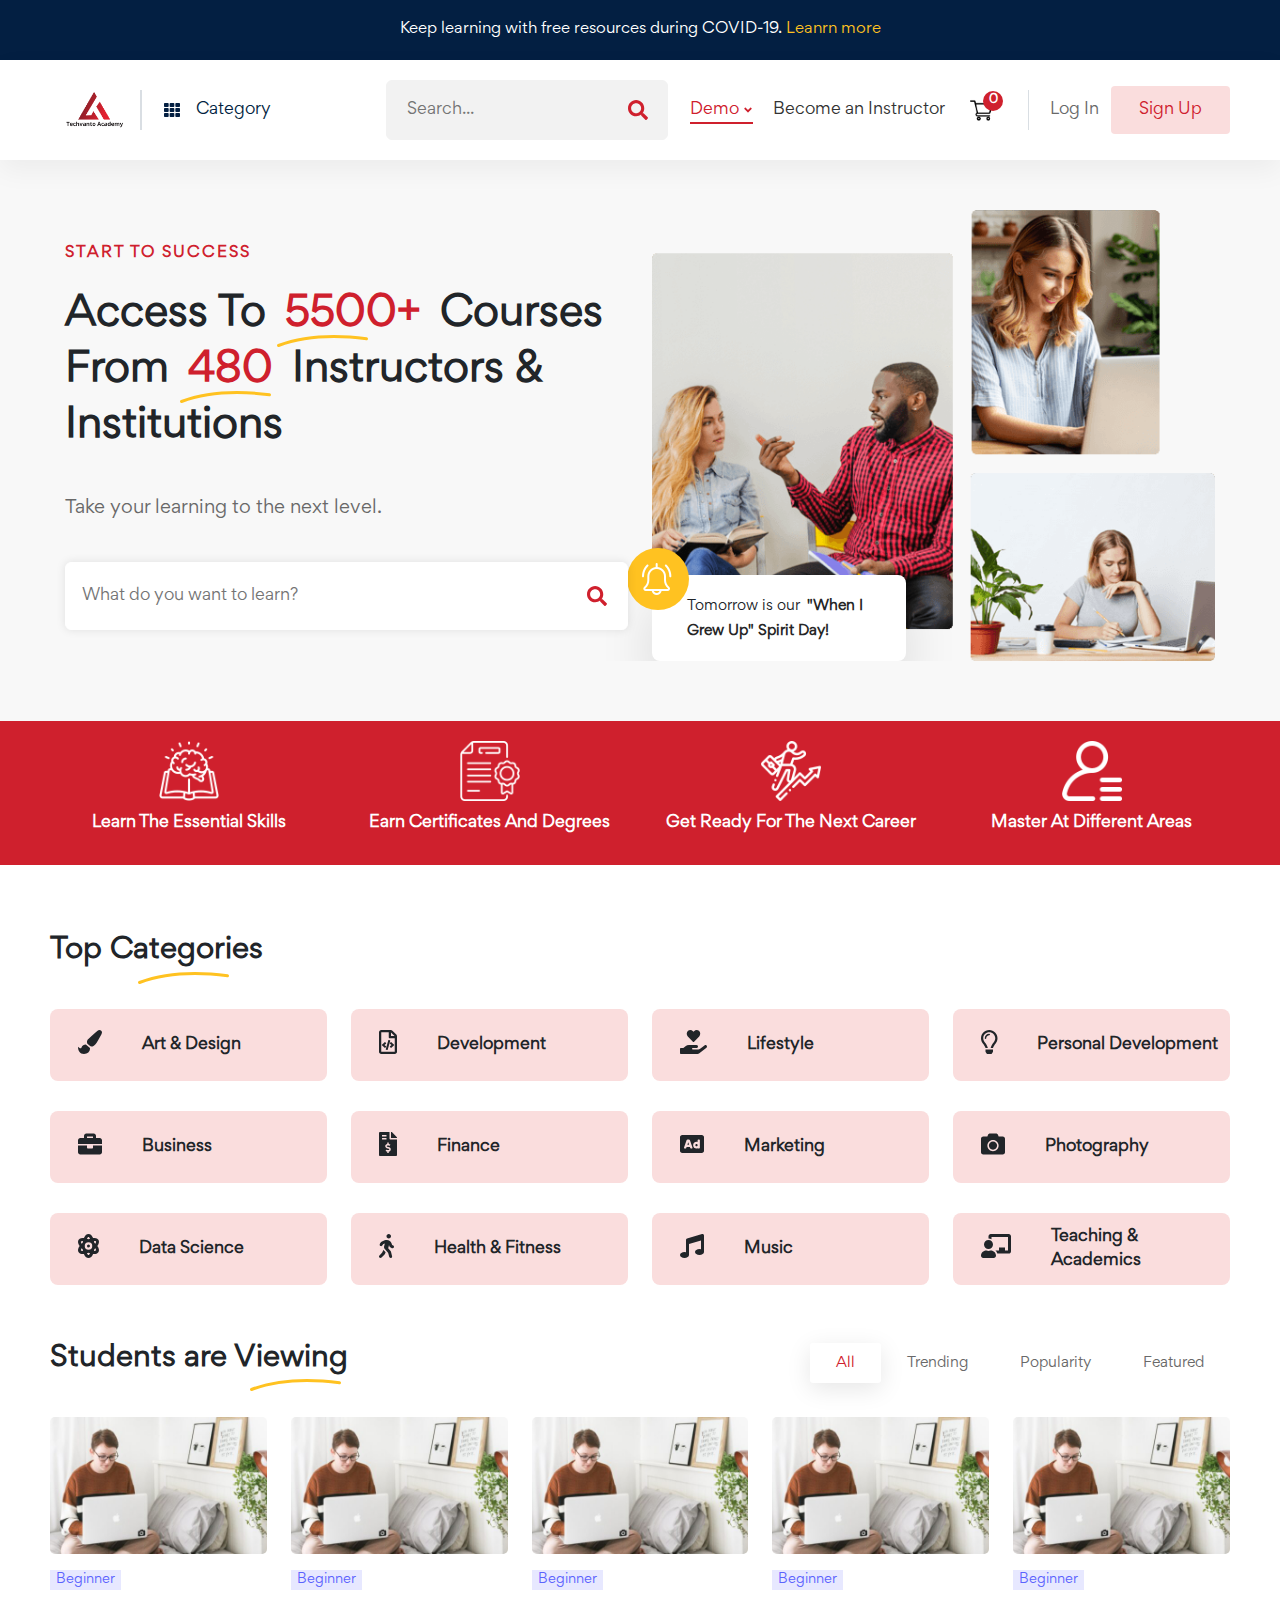
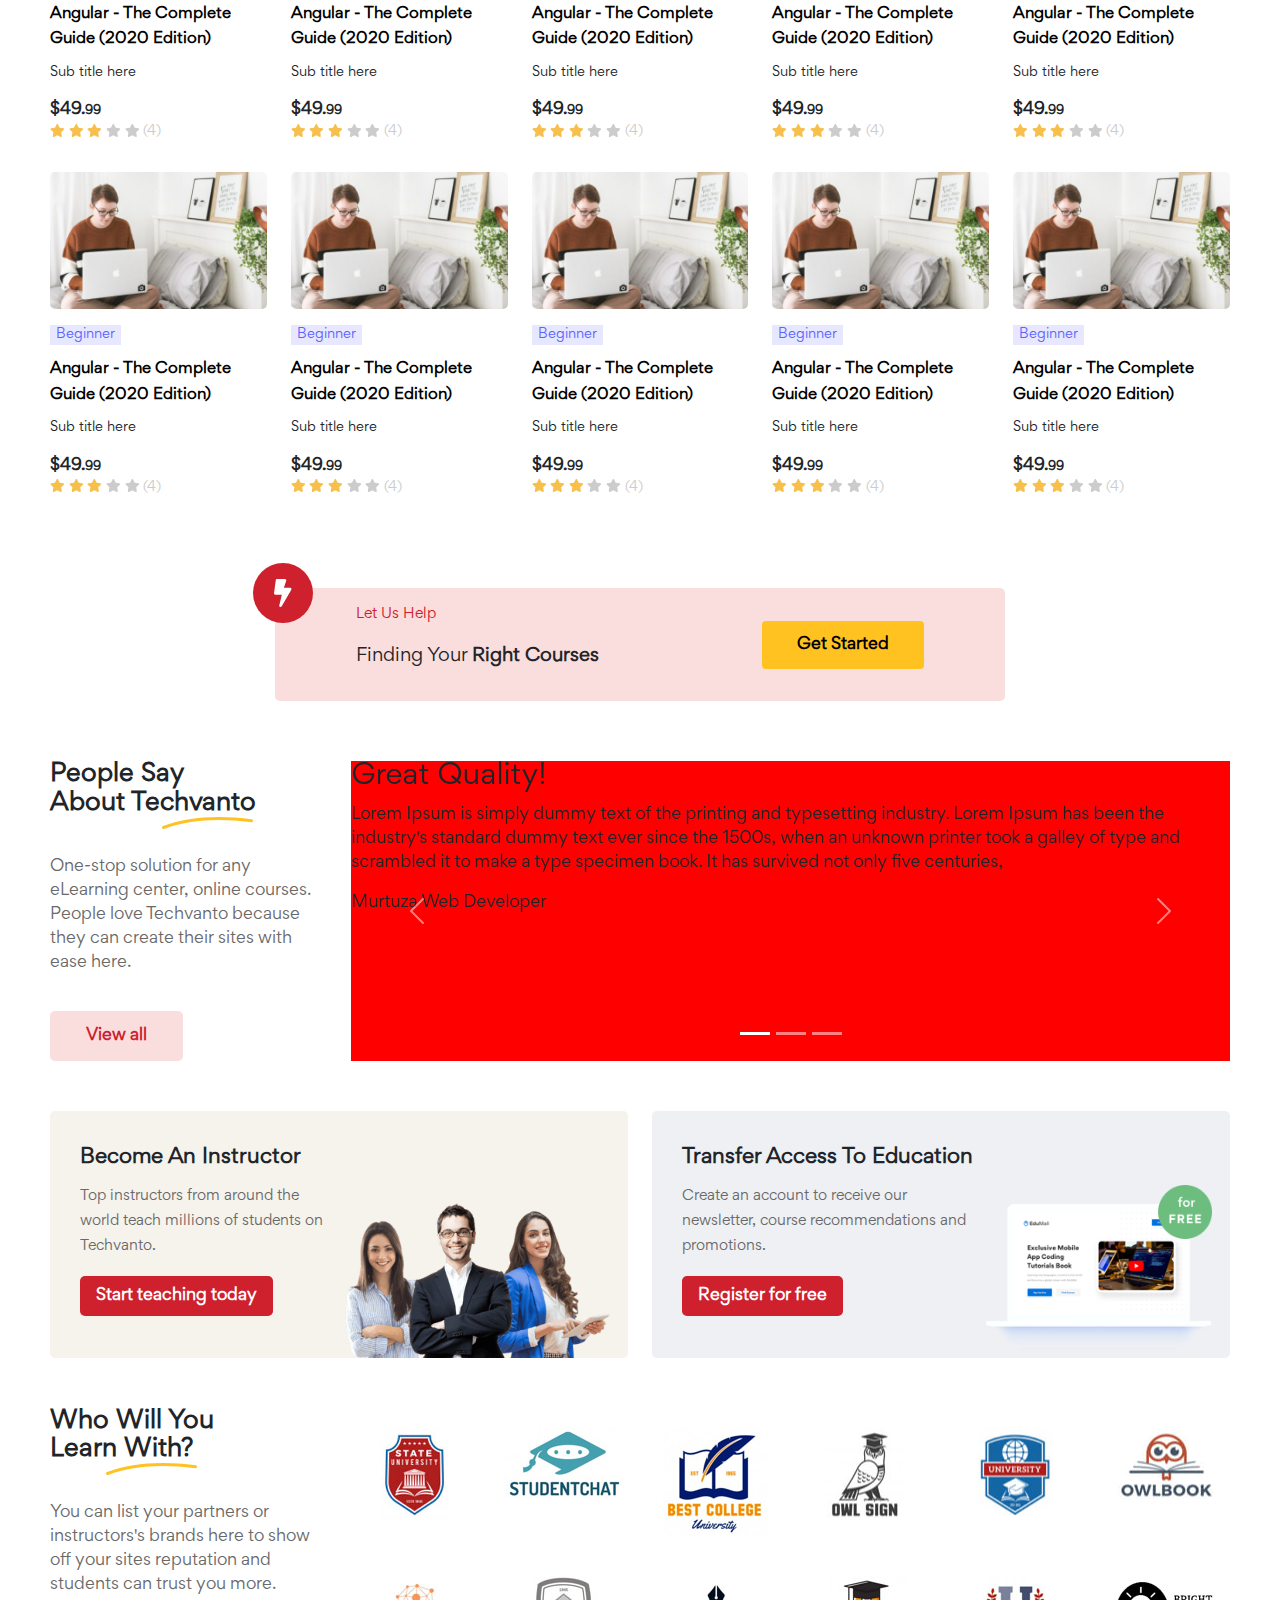
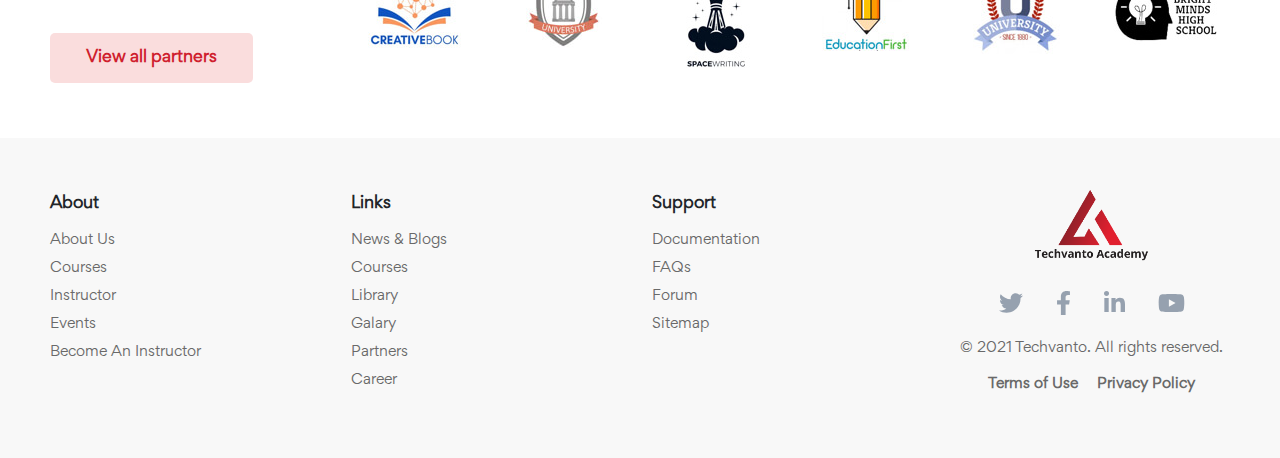
==== index.html @ 3085c749 "first commit" ====
<!DOCTYPE html>
<html>
    <head>
        <meta name="viewport" content="width=device-width, initial-scale=1.0" />
        <link rel="stylesheet" href="css/bootstrap.css" />
        <link rel="stylesheet" href="css/all.css" />
        <link rel="stylesheet" href="css/style.css" />
        <script src="js/js.js" type="text/javascript"></script>
        <script src="js/popper.min.js" type="text/javascript"></script>
        <script src="js/bootstrap.min.js" type="text/javascript"></script>
        <script src="js/all.js" type="text/javascript"></script>
    </head>
    <body>
        <header id="navbar-top" class="header-box">
            <div class="page-top-bar">
                <div class="container">
                    <div class="row">
                        <div class="col-md-12 text">
                            Keep learning with free resources during 
                            <span>COVID-19.</span>
                            <a href="#">Leanrn more</a>
                        </div>
                    </div>
                </div>
            </div>
            <div class="container main-header">
                <div class="header-wrap">
                    <div class="left-content">
                        <div class="logo">
                            <img src="images/logo_2.png" width="60" />
                        </div>
                        <div class="category-menu">
                            <a href="#" class="">
                                <div class="dots-icon">
                                    <i class="fa fa-th"></i>
                                </div>
                                <div class="text">Category</div>
                                <!-- Category List -->
                                <nav class="category-list">
                                    <ul>
                                        <li>list 1</li>
                                        <li>list 2</li>
                                        <li>list 3</li>
                                        <li>list 4</li>
                                    </ul>
                                </nav>
                                <!-- End of Category List -->
                            </a>        
                        </div>
                    </div>
                        <div class="right-content">
                            <div class="center-content">
                                <div class="left-content">
                                    <div class="search">
                                        <div class="search-icon">
                                            <i class="fas fa-search"></i>
                                        </div>
                                        <input type="text" class="" placeholder="Search..."/>
                                    </div>
                                    <div class="page-navigation">
                                        <nav class="nav">
                                            <ul>
                                                <li class="menu menu-item demo">
                                                    <a href="#" style="color: #cf202d;" class="left-item">
                                                        Demo
                                                        <i class="fas fa-angle-down" style="padding-top: 4px;"></i> 
                                                    </a>
                                                    <!-- Demo Dropdown Content -->
                                                    <div class="demo-content">
                                                        <a href="courses.html">Courses</a>
                                                    </div>
                                                    <!-- End of Demo Dropdown Content -->
                                                </li>
                                                <li class="menu menu-item become-instructor">
                                                    <a href="#">
                                                        Become an Instructor
                                                        <div class="moving-line"></div>
                                                    </a>
                                                    
                                                </li>
                                            </ul>

                                        </nav>
                                    </div>
                                    <div class="cart">
                                        <div class="counting">0</div>
                                        <a href="#" class="">
                                            <img src="images/shopping-cart.png" width="23" />
                                        </a>
                                        <!-- Cart Dropdown-->
                                        <div class="cart-dropdown">
                                            hello cart
                                        </div>
                                        <!-- End of Cart Dropdown-->
                                    </div>
                                    
                                </div>
                                <div class="right-content">
                                    <div class="user">
                                        <div class="login">
                                            <a href="">Log In</a>
                                        </div>
                                        <div class="sign-up">
                                            <a href="" data-bs-toggle="modal" class="sign-up-btn" data-bs-target="#signUpForm">Sign Up</a>
                                            <!--Sign up form-->
                                            <div class="modal fade" id="signUpForm" aira-hidden="true">
                                                <div class="modal-dialog modal-dialog-centered modal-lg">
                                                    <div class="modal-content">
                                                        <div class="modal-header border-0">
                                                            <div class="w-100">
                                                                <h5 class="modal-title text-center">Sign Up</h5>
                                                            </div>
                                                            
                                                            <button type="button" class="close" data-bs-dismiss="modal">
                                                                X
                                                            </button>
                                                        </div>
                                                        <div class="modal-body">
                                                            <div class="already-account">
                                                                <span class="">Already have an account? 
                                                                    <a href="#">
                                                                        Log in
                                                                        <div class="line"></div>
                                                                    </a>
                                                                </span>
                                                            </div>
                                                            
                                                            <form class="row">
                                                                <div class="col-md-6">
                                                                    <label for="firstName" class="form-label">FIRST NAME</label>
                                                                    <input type="text" class="form-control" id="firstName"
                                                                     placeholder="First Name"/>
                                                                </div>
                                                                <div class="col-md-6">
                                                                    <label for="lastName" class="form-label">LAST NAME</label>
                                                                    <input type="text" class="form-control" id="lastName"
                                                                     placeholder="Last Name"/>
                                                                </div>
                                                                <div class="col-md-6">
                                                                    <label for="userName" class="form-label">USERNAME</label>
                                                                    <input type="text" class="form-control" id="userName"
                                                                     placeholder="Username"/>
                                                                </div>
                                                                <div class="col-md-6">
                                                                    <label for="email" class="form-label">EMAIL</label>
                                                                    <input type="email" class="form-control" id="email"
                                                                     placeholder="Email"/>
                                                                </div>
                                                                <div class="col-md-6 password">
                                                                    <label for="password" class="form-label">PASSWORD</label>
                                                                    <input type="password" class="form-control" id="password"
                                                                     placeholder="Password"/>
                                                                     <div class="icon">
                                                                        <i class="fas fa-eye"></i>
                                                                     </div>
                                                                </div>
                                                                <div class="col-md-6 password">
                                                                    <label for="reEnterPassword" class="form-label">RE-ENTER PASSWORD</label>
                                                                    <input type="password" class="form-control" id="reEnterPassword"
                                                                     placeholder="Re-Enter Password"/>
                                                                     <div class="icon">
                                                                        <i class="fas fa-eye"></i>
                                                                     </div>
                                                                </div>
                                                                <div class="col-md-12 tnc-check">
                                                                    <input type="checkbox" class="form-check-input" id="tnc"/>
                                                                    <span for="tnc" class="form-label">
                                                                        <a href="#">Accept the Terms and Privacy Policy</a>
                                                                    </span>
                                                                    
                                                                </div>
                                                                <div class="col-md-12">
                                                                    <button type="submit" class="btn-register">Register</button>
                                                                </div>

                                                            </form>
                                                        </div>
                                                        <div class="modal-footer border-0"></div>
                                                    </div>
                                                </div>
                                            </div>
                                            <!--End of sign up form-->
                                        </div>
                                    </div>
                                </div>
                            </div>
                            <div class="mobile-menu">
                                <div class="open-item menu-bar">
                                    <a href="#">
                                        <i class="fa fa-bars"></i>
                                    </a>
                                </div>
                                <div class="open-item search-bar-popup">
                                    <a href="#">
                                        <i class="fa fa-ellipsis-h"></i>
                                    </a>
                                </div>
                            </div>
                        </div>
                    
                    
                </div>
            </div>
        </header>
        <section class="start-to-success">
            <div class="" id="top-space"></div>
            <div class="container">
                <div class="inner-content row">
                    <div class="col-lg-6 col-md-6 col-sm-12 col-xs-12">
                        <div class="success-text">
                            <h3>Start to success</h3>
                        </div>
                        <div class="page-title">
                            <h2>
                                Access To 
                                <mark>5500+</mark>
                                Courses From 
                                <mark>480</mark>
                                Instructors & Institutions
                            </h2>
                        </div>
                        <div class="page-sub-title">
                            Take your learning to the next level.
                        </div>
                        <div class="search-field">
                            <form method="get" action="#">
                                <input type="text" placeholder="What do you want to learn?" />
                                <button type="submit">
                                    <i class="fa fa-search"></i>
                                </button>
                            </form>
                        </div>
                    </div>
                    <div class="col-lg-6 col-md-6 col-sm-12 col-xs-12">
                        <div class="image-field">
                            <img src="images/home-image.png" class="img-fluid" alt="Home Image"/>
                            <div class="notification-bar">
                                <div class="notification-text">
                                    Tomorrow is our <mark>"When I Grew Up" Spirit Day!</mark>
                                    <div class="notification-icon">
                                        <img src="images/bell.png" alt="Bell icon"/>
                                    </div>
                                </div>
                            </div>
                            
                        </div>
                    </div>
                </div>
            </div>
        </section>
        <section class="highlights">
            <div class="container">
                <div class="row highlights-content">
                    <div class="col-lg-3 col-md-6 col-sm-6 col-xs-12">
                        <div class="icon">
                            <img src="images/book.png" />
                        </div>
                        <div class="text">
                            Learn The Essential Skills
                        </div>

                    </div>
                    <div class="col-lg-3 col-md-6 col-sm-6 col-xs-12">
                        <div class="icon">
                            <img src="images/certificate.png" />
                        </div>
                        <div class="text">
                            Earn Certificates And Degrees
                        </div>
                    </div>
                    <div class="col-lg-3 col-md-6 col-sm-6 col-xs-12">
                        <div class="icon">
                            <img src="images/promotion.png" />
                        </div>
                        <div class="text">
                            Get Ready For The Next Career
                        </div>
                    </div>
                    <div class="col-lg-3 col-md-6 col-sm-6 col-xs-12">
                        <div class="icon">
                            <img src="images/user.png" />
                        </div>
                        <div class="text">
                            Master At Different Areas
                        </div>
                    </div>
                </div>
            </div>
        </section>
        <section class="top-category">
            <div class="container">
                <div class="heading">
                    <h3>Top Categories</h3>
                </div>
                <div class="row">
                    <div class="col-lg-3 col-md-6 col-sm-6 col-xs-12">
                        <div class="category-box">
                            <div class="icon">
                                <i class="fas fa-paint-brush"></i>
                            </div>
                            <div class="text">Art & Design</div>
                        </div>
                        <div class="category-box">
                            <div class="icon">
                                <i class="fas fa-briefcase"></i>
                            </div>
                            <div class="text">Business</div>
                        </div>
                        <div class="category-box">
                            <div class="icon">
                                <i class="fas fa-atom"></i>
                            </div>
                            <div class="text">Data Science</div>
                        </div>
                    </div>
                    <div class="col-lg-3 col-md-6 col-sm-6 col-xs-12">
                        <div class="category-box">
                            <div class="icon">
                                <i class="far fa-file-code"></i>
                            </div>
                            <div class="text">Development</div>
                        </div>
                        <div class="category-box">
                            <div class="icon">
                                <i class="fas fa-file-invoice-dollar"></i>
                            </div>
                            <div class="text">Finance</div>
                        </div>
                        <div class="category-box">
                            <div class="icon">
                                <i class="fas fa-walking"></i>
                            </div>
                            <div class="text">Health & Fitness</div>
                        </div>
                    </div>
                    <div class="col-lg-3 col-md-6 col-sm-6 col-xs-12">
                        <div class="category-box">
                            <div class="icon">
                                <i class="fas fa-hand-holding-heart"></i>
                            </div>
                            <div class="text">Lifestyle</div>
                        </div>
                        <div class="category-box">
                            <div class="icon">
                                <i class="fas fa-ad"></i>
                            </div>
                            <div class="text">Marketing</div>
                        </div>
                        <div class="category-box">
                            <div class="icon">
                                <i class="fas fa-music"></i>
                            </div>
                            <div class="text">Music</div>
                        </div>
                    </div>
                    <div class="col-lg-3 col-md-6 col-sm-6 col-xs-12">
                        <div class="category-box">
                            <div class="icon">
                                <i class="far fa-lightbulb"></i>
                            </div>
                            <div class="text">Personal Development</div>
                        </div>
                        <div class="category-box">
                            <div class="icon">
                                <i class="fas fa-camera"></i>
                            </div>
                            <div class="text">Photography</div>
                        </div>
                        <div class="category-box">
                            <div class="icon">
                                <i class="fas fa-chalkboard-teacher"></i>
                            </div>
                            <div class="text">Teaching & Academics</div>
                        </div>
                    </div>
                </div>
            </div>            
        </section>
        <section class="student-view">
            <div class="container">
                <div class="heading heading-for-mob">
                    <h3>Students are Viewing</h3>
                </div>
                <!-- Mobile only tabs -->
                <div class="accordion accordion-flush accordion-for-mobile" id="accordionFlushExample">
                    <div class="accordion-item">
                        <h2 class="accordion-header" id="flush-headingOne">
                            <button class="accordion-button btn-focus" type="button" data-bs-toggle="collapse" 
                                data-bs-target="#flush-collapseOne" aria-expanded="true" aria-controls="flush-collapseOne">
                               All
                            </button>
                        </h2>
                        <div id="flush-collapseOne" class="accordion-collapse collapse show" aria-labelledby="flush-headingOne" 
                            data-bs-parent="#accordionFlushExample">
                            <div class="accordion-body">
                                <div class="course-item">
                                    <div class="image">
                                        <img src="images/student_view_section_img_1.jpg" class="img-fluid" />
                                    </div>
                                    
                                    <button class="level-badge">Beginner</button>
                                    <h3 class="title">
                                        <a href="#">
                                            Angular - The Complete Guide (2020 Edition)
                                        </a>
                                    </h3>
                                    <p class="text">Sub title here</p>
                                    <span class="price">$49.<span class="decimal">99</span></span>
                                    <div class="rating">
                                        <span class="star-icon">
                                            <i class="fas fa-star"></i>
                                            <i class="fas fa-star"></i>
                                            <i class="fas fa-star"></i>
                                            <i class="fas fa-star" style="color: #ccc"></i>
                                            <i class="fas fa-star" style="color: #ccc"></i>
                                        </span>
                                        <span class="total-rating">(4)</span>
                                    </div>
                                </div>
                                <div class="course-item">
                                    <div class="image">
                                        <img src="images/student_view_section_img_2.jpg" class="img-fluid" />
                                    </div>
                                    <button class="level-badge">Beginner</button>
                                    <h3 class="title">
                                        <a href="#">
                                            Consulting Ppproach for Problem Solving
                                        </a>
                                    </h3>
                                    <p class="text">Sub title here</p>
                                    <span class="price">$49.<span class="decimal">99</span></span>
                                    <div class="rating">
                                        <span class="star-icon">
                                            <i class="fas fa-star"></i>
                                            <i class="fas fa-star"></i>
                                            <i class="fas fa-star"></i>
                                            <i class="fas fa-star" style="color: #ccc"></i>
                                            <i class="fas fa-star" style="color: #ccc"></i>
                                        </span>
                                        <span class="total-rating">(4)</span>
                                    </div>
                                </div>
                                <div class="course-item">
                                    <div class="image">
                                        <img src="images/student_view_section_img_1.jpg" class="img-fluid" />
                                    </div>
                                    
                                    <button class="level-badge">Beginner</button>
                                    <h3 class="title">
                                        <a href="#">
                                            Angular - The Complete Guide (2020 Edition)
                                        </a>
                                    </h3>
                                    <p class="text">Sub title here</p>
                                    <span class="price">$49.<span class="decimal">99</span></span>
                                    <div class="rating">
                                        <span class="star-icon">
                                            <i class="fas fa-star"></i>
                                            <i class="fas fa-star"></i>
                                            <i class="fas fa-star"></i>
                                            <i class="fas fa-star" style="color: #ccc"></i>
                                            <i class="fas fa-star" style="color: #ccc"></i>
                                        </span>
                                        <span class="total-rating">(4)</span>
                                    </div>
                                </div>
                                <div class="course-item">
                                    <div class="image">
                                        <img src="images/student_view_section_img_1.jpg" class="img-fluid" />
                                    </div>
                                    
                                    <button class="level-badge">Beginner</button>
                                    <h3 class="title">
                                        <a href="#">
                                            Angular - The Complete Guide (2020 Edition)
                                        </a>
                                    </h3>
                                    <p class="text">Sub title here</p>
                                    <span class="price">$49.<span class="decimal">99</span></span>
                                    <div class="rating">
                                        <span class="star-icon">
                                            <i class="fas fa-star"></i>
                                            <i class="fas fa-star"></i>
                                            <i class="fas fa-star"></i>
                                            <i class="fas fa-star" style="color: #ccc"></i>
                                            <i class="fas fa-star" style="color: #ccc"></i>
                                        </span>
                                        <span class="total-rating">(4)</span>
                                    </div>
                                </div>
                                <div class="course-item">
                                    <div class="image">
                                        <img src="images/student_view_section_img_1.jpg" class="img-fluid" />
                                    </div>
                                    
                                    <button class="level-badge">Beginner</button>
                                    <h3 class="title">
                                        <a href="#">
                                            Angular - The Complete Guide (2020 Edition)
                                        </a>
                                    </h3>
                                    <p class="text">Sub title here</p>
                                    <span class="price">$49.<span class="decimal">99</span></span>
                                    <div class="rating">
                                        <span class="star-icon">
                                            <i class="fas fa-star"></i>
                                            <i class="fas fa-star"></i>
                                            <i class="fas fa-star"></i>
                                            <i class="fas fa-star" style="color: #ccc"></i>
                                            <i class="fas fa-star" style="color: #ccc"></i>
                                        </span>
                                        <span class="total-rating">(4)</span>
                                    </div>
                                </div>
                                <div class="course-item">
                                    <div class="image">
                                        <img src="images/student_view_section_img_1.jpg" class="img-fluid" />
                                    </div>
                                    
                                    <button class="level-badge">Beginner</button>
                                    <h3 class="title">
                                        <a href="#">
                                            Angular - The Complete Guide (2020 Edition)
                                        </a>
                                    </h3>
                                    <p class="text">Sub title here</p>
                                    <span class="price">$49.<span class="decimal">99</span></span>
                                    <div class="rating">
                                        <span class="star-icon">
                                            <i class="fas fa-star"></i>
                                            <i class="fas fa-star"></i>
                                            <i class="fas fa-star"></i>
                                            <i class="fas fa-star" style="color: #ccc"></i>
                                            <i class="fas fa-star" style="color: #ccc"></i>
                                        </span>
                                        <span class="total-rating">(4)</span>
                                    </div>
                                </div>
                                <div class="course-item">
                                    <div class="image">
                                        <img src="images/student_view_section_img_1.jpg" class="img-fluid" />
                                    </div>
                                    <button class="level-badge">Beginner</button>
                                    <h3 class="title">
                                        <a href="#">
                                            Angular - The Complete Guide (2020 Edition)
                                        </a>
                                    </h3>
                                    <p class="text">Sub title here</p>
                                    <span class="price">$49.<span class="decimal">99</span></span>
                                    <div class="rating">
                                        <span class="star-icon">
                                            <i class="fas fa-star"></i>
                                            <i class="fas fa-star"></i>
                                            <i class="fas fa-star"></i>
                                            <i class="fas fa-star" style="color: #ccc"></i>
                                            <i class="fas fa-star" style="color: #ccc"></i>
                                        </span>
                                        <span class="total-rating">(4)</span>
                                    </div>
                                </div>
                                <div class="course-item">
                                    <div class="image">
                                        <img src="images/student_view_section_img_1.jpg" class="img-fluid" />
                                    </div>
                                    <button class="level-badge">Beginner</button>
                                    <h3 class="title">
                                        <a href="#">
                                            Angular - The Complete Guide (2020 Edition)
                                        </a>
                                    </h3>
                                    <p class="text">Sub title here</p>
                                    <span class="price">$49.<span class="decimal">99</span></span>
                                    <div class="rating">
                                        <span class="star-icon">
                                            <i class="fas fa-star"></i>
                                            <i class="fas fa-star"></i>
                                            <i class="fas fa-star"></i>
                                            <i class="fas fa-star" style="color: #ccc"></i>
                                            <i class="fas fa-star" style="color: #ccc"></i>
                                        </span>
                                        <span class="total-rating">(4)</span>
                                    </div>
                                </div>
                                <div class="course-item">
                                    <div class="image">
                                        <img src="images/student_view_section_img_1.jpg" class="img-fluid" />
                                    </div>
                                    <button class="level-badge">Beginner</button>
                                    <h3 class="title">
                                        <a href="#">
                                            Angular - The Complete Guide (2020 Edition)
                                        </a>
                                    </h3>
                                    <p class="text">Sub title here</p>
                                    <span class="price">$49.<span class="decimal">99</span></span>
                                    <div class="rating">
                                        <span class="star-icon">
                                            <i class="fas fa-star"></i>
                                            <i class="fas fa-star"></i>
                                            <i class="fas fa-star"></i>
                                            <i class="fas fa-star" style="color: #ccc"></i>
                                            <i class="fas fa-star" style="color: #ccc"></i>
                                        </span>
                                        <span class="total-rating">(4)</span>
                                    </div>
                                </div>
                                <div class="course-item">
                                    <div class="image">
                                        <img src="images/student_view_section_img_1.jpg" class="img-fluid" />
                                    </div>
                                    <button class="level-badge">Beginner</button>
                                    <h3 class="title">
                                        <a href="#">
                                            Angular - The Complete Guide (2020 Edition)
                                        </a>
                                    </h3>
                                    <p class="text">Sub title here</p>
                                    <span class="price">$49.<span class="decimal">99</span></span>
                                    <div class="rating">
                                        <span class="star-icon">
                                            <i class="fas fa-star"></i>
                                            <i class="fas fa-star"></i>
                                            <i class="fas fa-star"></i>
                                            <i class="fas fa-star" style="color: #ccc"></i>
                                            <i class="fas fa-star" style="color: #ccc"></i>
                                        </span>
                                        <span class="total-rating">(4)</span>
                                    </div>
                                </div>
                            </div>
                        </div>
                    </div>
                    <div class="accordion-item">
                        <h2 class="accordion-header" id="flush-headingTwo">
                            <button class="accordion-button collapsed" type="button" data-bs-toggle="collapse" 
                                data-bs-target="#flush-collapseTwo" aria-expanded="false" aria-controls="flush-collapseTwo">
                                Trending
                            </button>
                        </h2>
                        <div id="flush-collapseTwo" class="accordion-collapse collapse" aria-labelledby="flush-headingTwo" 
                            data-bs-parent="#accordionFlushExample">
                            <div class="accordion-body">
                                Trending content
                            </div>
                        </div>
                    </div>
                    <div class="accordion-item">
                        <h2 class="accordion-header" id="flush-headingThree">
                            <button class="accordion-button collapsed" type="button" data-bs-toggle="collapse" 
                                data-bs-target="#flush-collapseThree" aria-expanded="false" aria-controls="flush-collapseThree">
                                Popularity
                            </button>
                        </h2>
                        <div id="flush-collapseThree" class="accordion-collapse collapse" aria-labelledby="flush-headingThree" 
                            data-bs-parent="#accordionFlushExample">
                            <div class="accordion-body">
                                Popularity content
                            </div>
                        </div>
                    </div>
                    <div class="accordion-item">
                        <h2 class="accordion-header" id="flush-headingFour">
                            <button class="accordion-button collapsed" type="button" data-bs-toggle="collapse" 
                                data-bs-target="#flush-collapseFour" aria-expanded="false" aria-controls="flush-collapseFour">
                                Featured
                            </button>
                        </h2>
                        <div id="flush-collapseFour" class="accordion-collapse collapse" aria-labelledby="flush-headingFour" 
                            data-bs-parent="#accordionFlushExample">
                            <div class="accordion-body">
                                Featured content
                            </div>
                        </div>
                    </div>
                </div>
                <!-- End of mobile only tabs-->


                <!--Tablets and lpatop tabs-->
                <div class="student-view-tabs">
                    <div class="heading heading-for-lap">
                        <h3>Students are Viewing</h3>
                    </div>
                    <ul class="nav nav-tabs" role="tablist">
                        <li class="nav-item">
                            <button type="button" class="nav-link active" data-bs-toggle="tab" data-bs-target="#allTab" aria-selected="true"
                            role="tab">All</button>
                        </li>
                        <li class="nav-item">
                            <button href="#" class="nav-link" data-bs-toggle="tab" data-bs-target="#trendingTab" aria-selected="false"
                            role="tab">Trending</button>
                        </li>
                        <li class="nav-item">
                            <button href="#" class="nav-link" data-bs-toggle="tab" data-bs-target="#popularityTab" aria-selected="false"
                            role="tab">Popularity</button>
                        </li>
                        <li class="nav-item">
                            <button href="#" class="nav-link" data-bs-toggle="tab" data-bs-target="#featuredTab" aria-selected="false"
                            role="tab">Featured</button>
                        </li>
                    </ul>
                </div>
                <div class="tab-content">
                    <div class="tab-pane fade show active" role="tabpanel" id="allTab">
                        <div class="row">
                            <div class="col-lg-2 col-md-4 course-card">
                                <div class="course-item">
                                    <div class="image">
                                        <img src="images/student_view_section_img_1.jpg" class="img-fluid" />
                                    </div>
                                    
                                    <button class="level-badge">Beginner</button>
                                    <h3 class="title">
                                        <a href="#">
                                            Angular - The Complete Guide (2020 Edition)
                                        </a>
                                    </h3>
                                    <p class="text">Sub title here</p>
                                    <span class="price">$49.<span class="decimal">99</span></span>
                                    <div class="rating">
                                        <span class="star-icon">
                                            <i class="fas fa-star"></i>
                                            <i class="fas fa-star"></i>
                                            <i class="fas fa-star"></i>
                                            <i class="fas fa-star" style="color: #ccc"></i>
                                            <i class="fas fa-star" style="color: #ccc"></i>
                                        </span>
                                        <span class="total-rating">(4)</span>
                                    </div>
                                </div>
                            </div>
                            <div class="col-lg-2 col-md-4 course-card">
                                <div class="course-item">
                                    <div class="image">
                                        <img src="images/student_view_section_img_1.jpg" class="img-fluid" />
                                    </div>
                                    
                                    <button class="level-badge">Beginner</button>
                                    <h3 class="title">
                                        <a href="#">
                                            Angular - The Complete Guide (2020 Edition)
                                        </a>
                                    </h3>
                                    <p class="text">Sub title here</p>
                                    <span class="price">$49.<span class="decimal">99</span></span>
                                    <div class="rating">
                                        <span class="star-icon">
                                            <i class="fas fa-star"></i>
                                            <i class="fas fa-star"></i>
                                            <i class="fas fa-star"></i>
                                            <i class="fas fa-star" style="color: #ccc"></i>
                                            <i class="fas fa-star" style="color: #ccc"></i>
                                        </span>
                                        <span class="total-rating">(4)</span>
                                    </div>
                                </div>
                            </div>
                            <div class="col-lg-2 col-md-4 course-card">
                                <div class="course-item">
                                    <div class="image">
                                        <img src="images/student_view_section_img_1.jpg" class="img-fluid" />
                                    </div>
                                    
                                    <button class="level-badge">Beginner</button>
                                    <h3 class="title">
                                        <a href="#">
                                            Angular - The Complete Guide (2020 Edition)
                                        </a>
                                    </h3>
                                    <p class="text">Sub title here</p>
                                    <span class="price">$49.<span class="decimal">99</span></span>
                                    <div class="rating">
                                        <span class="star-icon">
                                            <i class="fas fa-star"></i>
                                            <i class="fas fa-star"></i>
                                            <i class="fas fa-star"></i>
                                            <i class="fas fa-star" style="color: #ccc"></i>
                                            <i class="fas fa-star" style="color: #ccc"></i>
                                        </span>
                                        <span class="total-rating">(4)</span>
                                    </div>
                                </div>
                            </div>
                            <div class="col-lg-2 col-md-4 course-card">
                                <div class="course-item">
                                    <div class="image">
                                        <img src="images/student_view_section_img_1.jpg" class="img-fluid" />
                                    </div>
                                    
                                    <button class="level-badge">Beginner</button>
                                    <h3 class="title">
                                        <a href="#">
                                            Angular - The Complete Guide (2020 Edition)
                                        </a>
                                    </h3>
                                    <p class="text">Sub title here</p>
                                    <span class="price">$49.<span class="decimal">99</span></span>
                                    <div class="rating">
                                        <span class="star-icon">
                                            <i class="fas fa-star"></i>
                                            <i class="fas fa-star"></i>
                                            <i class="fas fa-star"></i>
                                            <i class="fas fa-star" style="color: #ccc"></i>
                                            <i class="fas fa-star" style="color: #ccc"></i>
                                        </span>
                                        <span class="total-rating">(4)</span>
                                    </div>
                                </div>
                            </div>
                            <div class="col-lg-2 col-md-4 course-card">
                                <div class="course-item">
                                    <div class="image">
                                        <img src="images/student_view_section_img_1.jpg" class="img-fluid" />
                                    </div>
                                    
                                    <button class="level-badge">Beginner</button>
                                    <h3 class="title">
                                        <a href="#">
                                            Angular - The Complete Guide (2020 Edition)
                                        </a>
                                    </h3>
                                    <p class="text">Sub title here</p>
                                    <span class="price">$49.<span class="decimal">99</span></span>
                                    <div class="rating">
                                        <span class="star-icon">
                                            <i class="fas fa-star"></i>
                                            <i class="fas fa-star"></i>
                                            <i class="fas fa-star"></i>
                                            <i class="fas fa-star" style="color: #ccc"></i>
                                            <i class="fas fa-star" style="color: #ccc"></i>
                                        </span>
                                        <span class="total-rating">(4)</span>
                                    </div>
                                </div>
                            </div>
                            <div class="col-lg-2 col-md-4 course-card">
                                <div class="course-item">
                                    <div class="image">
                                        <img src="images/student_view_section_img_1.jpg" class="img-fluid" />
                                    </div>
                                    
                                    <button class="level-badge">Beginner</button>
                                    <h3 class="title">
                                        <a href="#">
                                            Angular - The Complete Guide (2020 Edition)
                                        </a>
                                    </h3>
                                    <p class="text">Sub title here</p>
                                    <span class="price">$49.<span class="decimal">99</span></span>
                                    <div class="rating">
                                        <span class="star-icon">
                                            <i class="fas fa-star"></i>
                                            <i class="fas fa-star"></i>
                                            <i class="fas fa-star"></i>
                                            <i class="fas fa-star" style="color: #ccc"></i>
                                            <i class="fas fa-star" style="color: #ccc"></i>
                                        </span>
                                        <span class="total-rating">(4)</span>
                                    </div>
                                </div>
                            </div>
                            <div class="col-lg-2 col-md-4 course-card">
                                <div class="course-item">
                                    <div class="image">
                                        <img src="images/student_view_section_img_1.jpg" class="img-fluid" />
                                    </div>
                                    
                                    <button class="level-badge">Beginner</button>
                                    <h3 class="title">
                                        <a href="#">
                                            Angular - The Complete Guide (2020 Edition)
                                        </a>
                                    </h3>
                                    <p class="text">Sub title here</p>
                                    <span class="price">$49.<span class="decimal">99</span></span>
                                    <div class="rating">
                                        <span class="star-icon">
                                            <i class="fas fa-star"></i>
                                            <i class="fas fa-star"></i>
                                            <i class="fas fa-star"></i>
                                            <i class="fas fa-star" style="color: #ccc"></i>
                                            <i class="fas fa-star" style="color: #ccc"></i>
                                        </span>
                                        <span class="total-rating">(4)</span>
                                    </div>
                                </div>
                            </div>
                            <div class="col-lg-2 col-md-4 course-card">
                                <div class="course-item">
                                    <div class="image">
                                        <img src="images/student_view_section_img_1.jpg" class="img-fluid" />
                                    </div>
                                    
                                    <button class="level-badge">Beginner</button>
                                    <h3 class="title">
                                        <a href="#">
                                            Angular - The Complete Guide (2020 Edition)
                                        </a>
                                    </h3>
                                    <p class="text">Sub title here</p>
                                    <span class="price">$49.<span class="decimal">99</span></span>
                                    <div class="rating">
                                        <span class="star-icon">
                                            <i class="fas fa-star"></i>
                                            <i class="fas fa-star"></i>
                                            <i class="fas fa-star"></i>
                                            <i class="fas fa-star" style="color: #ccc"></i>
                                            <i class="fas fa-star" style="color: #ccc"></i>
                                        </span>
                                        <span class="total-rating">(4)</span>
                                    </div>
                                </div>
                            </div>
                            <div class="col-lg-2 col-md-4 course-card">
                                <div class="course-item">
                                    <div class="image">
                                        <img src="images/student_view_section_img_1.jpg" class="img-fluid" />
                                    </div>
                                    
                                    <button class="level-badge">Beginner</button>
                                    <h3 class="title">
                                        <a href="#">
                                            Angular - The Complete Guide (2020 Edition)
                                        </a>
                                    </h3>
                                    <p class="text">Sub title here</p>
                                    <span class="price">$49.<span class="decimal">99</span></span>
                                    <div class="rating">
                                        <span class="star-icon">
                                            <i class="fas fa-star"></i>
                                            <i class="fas fa-star"></i>
                                            <i class="fas fa-star"></i>
                                            <i class="fas fa-star" style="color: #ccc"></i>
                                            <i class="fas fa-star" style="color: #ccc"></i>
                                        </span>
                                        <span class="total-rating">(4)</span>
                                    </div>
                                </div>
                            </div>
                            <div class="col-lg-2 col-md-4 course-card">
                                <div class="course-item">
                                    <div class="image">
                                        <img src="images/student_view_section_img_1.jpg" class="img-fluid" />
                                    </div>
                                    
                                    <button class="level-badge">Beginner</button>
                                    <h3 class="title">
                                        <a href="#">
                                            Angular - The Complete Guide (2020 Edition)
                                        </a>
                                    </h3>
                                    <p class="text">Sub title here</p>
                                    <span class="price">$49.<span class="decimal">99</span></span>
                                    <div class="rating">
                                        <span class="star-icon">
                                            <i class="fas fa-star"></i>
                                            <i class="fas fa-star"></i>
                                            <i class="fas fa-star"></i>
                                            <i class="fas fa-star" style="color: #ccc"></i>
                                            <i class="fas fa-star" style="color: #ccc"></i>
                                        </span>
                                        <span class="total-rating">(4)</span>
                                    </div>
                                </div>
                            </div>
                        </div>
                    </div>
                    <div class="tab-pane fade" role="tabpanel" id="trendingTab">workingt</div>
                    <div class="tab-pane fade" role="tabpanel" id="popularityTab">workingp</div>
                    <div class="tab-pane fade" role="tabpanel" id="featuredTab">workingf</div>
                </div>
                <!--End of tablets and laptop tabs-->
            </div>
        </section>
        <section class="get-started">
            <div class="container">
                <div class="get-started-box">
                    <div class="text">
                        <p>Let Us Help</p>
                        <p>Finding Your <b>Right Courses</b></p>
                    </div>
                    <div class="get-started-btn">
                        <button type="button">Get Started</button>
                    </div>
                    <div class="icon">
                        <i class="fas fa-bolt"></i>
                    </div>
                </div>
            </div>
        </section>
        <section class="review">
            <div class="container">
                <div class="row">
                    <div class="col-lg-3 col-md-12 col-sm-12 col-xs-12">
                        <div class="heading">
                            <h3>People Say<br> About Techvanto</h3>
                        </div>
                        <div class="text">
                            <p>One-stop solution for any eLearning center, online courses. People love Techvanto because they can
                                create their sites with ease here.
                            </p>
                        </div>
                        <div class="view-all-btn">
                            <button type="button">View all</button>                            
                        </div>
                    </div>
                    <!--class="carousel slide" data-bs-ride="carousel"-->
                    <div class="col-lg-9 col-md-12 col-sm-12 col-xs-12 review-slider">
                        <div id="carouselExampleCaptions" class="carousel slide" data-bs-ride="carousel">
                            <div class="carousel-indicators">
                                <button type="button" data-bs-target="#carouselExampleCaptions" data-bs-slide-to="0" class="active" aria-current="true" aria-label="Slide 1"></button>
                                <button type="button" data-bs-target="#carouselExampleCaptions" data-bs-slide-to="1" aria-label="Slide 2"></button>
                                <button type="button" data-bs-target="#carouselExampleCaptions" data-bs-slide-to="2" aria-label="Slide 3"></button>
                            </div>
                            <div class="carousel-inner">
                                <div class="carousel-item active" style="height: 300px; width: 100%; background-color: red;">
                                    <div class="review-1">
                                        <h3 class="title">Great Quality!</h3>
                                        <p class="description">
                                            Lorem Ipsum is simply dummy text of the printing and typesetting industry. Lorem Ipsum has
                                             been the industry's standard dummy text ever since the 1500s, when an unknown printer took 
                                             a galley of type and scrambled it to make a type specimen book. It has survived not only five
                                            centuries, 
                                        </p>
                                        <div class="reviewer">
                                            <div class="image"></div>
                                            <div class="details">
                                                <span class="name">Murtuza</span>
                                                <span class="designation">Web Developer</span>
                                            </div>
                                        </div>
                                    </div>
                                </div>
                                <div class="carousel-item" style="height: 300px; width: 100%; background-color: blue;">
                                    blue
                                </div>
                                <div class="carousel-item" style="height: 300px; width: 100%; background-color: yellow;">
                                    yeloq
                                </div>
                                <button class="carousel-control-prev" type="button" data-bs-target="#carouselExampleCaptions" data-bs-slide="prev">
                                    <span class="carousel-control-prev-icon" aria-hidden="true"></span>
                                    <span class="visually-hidden">Previous</span>
                                </button>
                                <button class="carousel-control-next" type="button" data-bs-target="#carouselExampleCaptions" data-bs-slide="next">
                                    <span class="carousel-control-next-icon" aria-hidden="true"></span>
                                    <span class="visually-hidden">Next</span>
                                </button>
                            </div>  
                        </div>       
                    </div>
                </div>
            </div>
        </section>
        <section class="activity">
            <div class="container">
                <div class="row">
                    <div class="col-lg-6 col-md-6 col-sm-12 col-xs-12">
                        <div class="activity-box" style="background: #F6F3ED;">
                            <div class="row">
                                <div class="col-lg-6 col-md-6 col-sm-12 col-xs-12">
                                    <div class="content">
                                        <h3>Become An Instructor</h3>
                                        <p>Top instructors from around the world teach millions of students on Techvanto.</p>
                                        <button type="button">Start teaching today</button>
                                    </div>
                                </div>
                                <div class="col-lg-6 col-md-6 col-sm-12 col-xs-12 image-aria">
                                    <div class="image">
                                        <img src="images/banner-image-group-teachers.png" class="img-fluid"/>
                                    </div>
                                    
                                </div>
                            </div>
                        </div>
                    </div>
                    <div class="col-lg-6 col-md-6 col-sm-12 col-xs-12">
                        <div class="activity-box" style="background: #EEF0F4;">
                            <div class="row">
                                <div class="col-lg-7 col-md-6 col-sm-12 col-xs-12">
                                    <div class="content">
                                        <h3>Transfer Access To Education</h3>
                                        <p>Create an account to receive our newsletter, course recommendations and promotions.</p>
                                        <button type="button">Register for free</button>
                                    </div>
                                </div>
                                <div class="col-lg-5 col-md-6 col-sm-12 col-xs-12 image-aria">
                                    <div class="image">
                                        <img src="images/banner-image-laptop.png" class="img-fluid" />
                                    </div>
                                    
                                </div>
                            </div>
                        </div>
                    </div>
                </div>
            </div>
        </section>
        <section class="partners">
            <div class="container">
                <div class="row">
                    <div class="col-lg-3 col-md-12 text">
                        <div class="heading">
                            <h3>Who Will You <br>Learn With?</h3>
                        </div>
                        <p>You can list your partners or instructors's brands here to show off your sites reputation and students
                            can trust you more.
                        </p>
                        <button type="button">View all partners</button>
                    </div>
                    <div class="col-lg-9 col-md-12">
                        <div class="row">
                            <div class="col-lg-2 col-md-3 col-sm-6 col-xs-6">
                                <img src="images/client-logo-01.jpg" class="img-fluid"/>
                            </div>
                            <div class="col-lg-2 col-md-3 col-sm-6 col-xs-6">
                                <img src="images/client-logo-02.jpg" class="img-fluid"/>
                            </div>
                            <div class="col-lg-2 col-md-3 col-sm-6 col-xs-6">
                                <img src="images/client-logo-03.jpg" class="img-fluid"/>
                            </div>
                            <div class="col-lg-2 col-md-3 col-sm-6 col-xs-6">
                                <img src="images/client-logo-04.jpg" class="img-fluid"/>
                            </div>
                            <div class="col-lg-2 col-md-3 col-sm-6 col-xs-6">
                                <img src="images/client-logo-05.jpg" class="img-fluid"/>
                            </div>
                            <div class="col-lg-2 col-md-3 col-sm-6 col-xs-6">
                                <img src="images/client-logo-06.jpg" class="img-fluid"/>
                            </div>
                            <div class="col-lg-2 col-md-3 col-sm-6 col-xs-6">
                                <img src="images/client-logo-07.jpg" class="img-fluid"/>
                            </div>
                            <div class="col-lg-2 col-md-3 col-sm-6 col-xs-6">
                                <img src="images/client-logo-08.jpg" class="img-fluid"/>
                            </div>
                            <div class="col-lg-2 col-md-3 col-sm-6 col-xs-6">
                                <img src="images/client-logo-09.jpg" class="img-fluid"/>
                            </div>
                            <div class="col-lg-2 col-md-3 col-sm-6 col-xs-6">
                                <img src="images/client-logo-10.jpg" class="img-fluid"/>
                            </div>
                            <div class="col-lg-2 col-md-3 col-sm-6 col-xs-6">
                                <img src="images/client-logo-11.jpg" class="img-fluid"/>
                            </div>
                            <div class="col-lg-2 col-md-3 col-sm-6 col-xs-6">
                                <img src="images/client-logo-12.jpg" class="img-fluid"/>
                            </div>
                        </div>
                    </div>
                </div>
            </div>
        </section>
        <footer class="footer">
            <div class="container">
                <div class="row">
                    <div class="col-lg-3 col-md-3 col-sm-12">
                        <div class="f-section">
                            <h4 class="f-heading">About</h4>
                            <ul>
                                <li>
                                    <a href="#">About Us</a>      
                                </li>
                                <li>
                                    <a href="#">Courses</a>
                                </li>
                                <li>
                                    <a href="#">Instructor</a>
                                </li>
                                <li>
                                    <a href="#">Events</a>
                                </li>
                                <li>
                                    <a href="#">Become An Instructor</a>
                                </li>
                            </ul>
                        </div>
                    </div>
                    <div class="col-lg-3 col-md-3 col-sm-12">
                        <div class="f-section">
                            <h4 class="f-heading">Links</h4>
                            <ul>
                                <li>
                                    <a href="#">News & Blogs</a>
                                </li>
                                <li>
                                    <a href="#">Courses</a>
                                </li>
                                <li>
                                    <a href="#">Library</a>
                                </li>
                                <li>
                                    <a href="#">Galary</a>
                                </li>
                                <li>
                                    <a href="#">Partners</a>
                                </li>
                                <li>
                                    <a href="#">Career</a>
                                </li>
                            </ul>
                        </div>
                    </div>
                    <div class="col-lg-3 col-md-3 col-sm-12">
                        <div class="f-section">
                            <h4 class="f-heading">Support</h4>
                            <ul>
                                <li>
                                    <a href="#">Documentation</a>
                                </li>
                                <li>
                                    <a href="#">FAQs</a>
                                </li>
                                <li>
                                    <a href="#">Forum</a>
                                </li>
                                <li>
                                    <a href="#">Sitemap</a>
                                </li>
                            </ul>
                        </div>
                    </div>
                    <div class="col-lg-3 col-md-3 col-sm-12">
                        <div class="tnc">
                            <img src="images/logo_2.png" width="120" class="img-fluid" />
                            <div class="social-media">
                                <a href="#">
                                    <i class="fab fa-twitter"></i>
                                </a>
                                <a href="#">
                                    <i class="fab fa-facebook-f"></i>
                                </a>
                                <a href="#">
                                    <i class="fab fa-linkedin-in"></i>
                                </a>
                                <a href="#">
                                    <i class="fab fa-youtube"></i>
                                </a>
                            </div>
                            <p>&copy; 2021 Techvanto. All rights reserved.</p>
                            <div class="links">
                                <span class=""><a href="#">Terms of Use</a></span>
                                <span><a href="#">Privacy Policy</a></span>
                            </div>
                        </div>
                    </div>
                </div>
            </div>
        </footer>
        <div w3-include-html="test.html"></div>
    </body>
</html>
---- css/style.css ----
@font-face {
    font-family: "Gordita";
    src: url(../font-family/Gordita.otf);
}
:root{
    --red: #cf202d;
}
/*Base styles*/
body{
    margin: 0px;
    padding: 0px;
    font-family: "Gordita";
    background-color: #f8f8f8;
}
.marginLeft14{
    margin-left: 14px;
}
.marginTop24{
    margin-top: 24px;
}
header{
    width: 100%;
}
.fixed-top{
    top: -120px;
    transform: translateY(120px);
    transition: transform 0.95s ease-out;
}
/*On very small device to remove horizontal overflow */
.container{
    overflow: hidden;
    max-width: 100% !important;
}
.main-header{
    background-color: #fff;
    box-shadow: 0 10px 26px rgb(0 0 0 / 5% );
    max-width: 100%;
    width: 100%;
    overflow: visible;
}
.page-top-bar{
    background-color: #031f42;
    padding: 6px 0;
}
.page-top-bar a{
    color: #ffc221;
    text-decoration: none;
    font-size: 15px;
    font-weight: 500;
    line-height: 1.74;
}
.page-top-bar .text{
    color: #fff;
    padding: 7px 15px;
    font-size: 15px;
    font-weight: 400;
    line-height: 1.75;
    text-align: center;
    
}
.header-wrap{
    display: flex;
    justify-content: space-between;
    align-items: center;
    height: 100%;
    min-width: 80px;
    padding: 10px 0px;
}
.header-wrap .left-content{
    display: flex;
    align-items: center;
}
.header-wrap .logo{
    padding: 0 15px;
    font-size: 32px;
}
.header-wrap .right-content{
    display: flex;
    position: relative;
}
.header-wrap .right-content .center-content{
    display: none;
    align-items: center;
}
.user::before{
    content: "";
    position: absolute;
    height: 40px;
    width: 1px;
    background: #d9dee3;
    left: 9%;
}
.user{
    display: flex;
    margin-left: 10px;
    padding-left: 20px;
    align-items: center;
}
.user .login a{
    padding: 5px 12px;
    color: #696969;
    text-decoration: none;
    transition: 0.3s;
}
.user .login a:hover{
    color: var(--red);
}
.user .sign-up{
    min-height: 60px;
    display: flex;
    align-items: center;
}
.user .sign-up .sign-up-btn{
    padding: 0 28px;
    min-height: 48px;
    background: #fadddd;
    color: var(--red);
    text-decoration: none;
    display: flex;
    align-items: center;
    border-radius: 4px;
    transition: 0.3s;
}
.user .sign-up .sign-up-btn:hover{
    background: var(--red);
    color: #fff;
}
.user .sign-up h5{
    font-size: 32px;
    font-weight: 600;
}
.user .already-account{
    font-size: 14px;
    text-align: center;
    color: #696969;
    margin-bottom: 15px;
}
.user .already-account a{
    position: relative;
    text-decoration: none;
    color: #252525;
    font-weight: 600;
    border-bottom: 1px solid #ababab;
}
.user .already-account a .line{
    height: 1px;
    width: 0%;
    background: #252525;
    position: absolute;
    left: 1%;
    transition: width 0.3s;
}
.user .already-account a:hover .line{
    width: 100%;
}
.user form label{
    font-size: 13px;
    font-weight: 600;
    color: #7a7a7a;
    margin-top: 14px;
    cursor: pointer;
}
.user form input[type="text"], input[type="password"],
input[type="email"]{
    background: #f8f8f8;
    border-color: #f8f8f8;
    color: #252525;
    font-weight: 500;
    font-size: 14px;
    line-height: 2.5;
    transition: 0.3s;
}
.user form input::placeholder{
    color: #ababab;
}
.user .modal .modal-body{
    padding: 0 50px 0 50px;
}
.user form .form-control:focus{
    box-shadow: none;
    color: #212529;
    background-color: #fff;
    border-color: #88797a;
    outline: 0;
}
.user .tnc-check{
    margin: 44px 0 25px 0;
    width: fit-content;
    transition: 0.3s;
}
.user .tnc-check span a{
    font-size: 14px;
    text-decoration: none;
    color: #7a7a7a;
    margin-left: 8px;
    cursor: pointer;
}
.user input[type="checkbox"]{
    transition: 0.3s;
    cursor: pointer;
}
.user input[type="checkbox"]:focus{
    box-shadow: none;
}
.user .tnc-check:hover input[type="checkbox"]{
    border-color: #0071dc;
}
.user .sign-up .close{
    background: none;
    border: none;
    position: absolute;
    right: 0;
    top: -27px;
    color: #fff;
}
.user form button[type="submit"]{
    width: 100%;
    border: none;
    background: var(--red);
    color: #fff;
    font-size: 16px;
    font-weight: 700;
    height: 52px;
    border-radius: 5px;
    transition: 0.3s;
}
.user form button[type="submit"]:hover{
    background: #ffc221;
    border-color: #ffc221;
    color: #031f42;
}
.user form .password{
    position: relative;
}
.user form .password .icon{
    position: absolute;
    right: 30px;
    top: 60%;
    color: #696969;
    font-size: 14px;
    cursor: pointer;
    transition: 0.3s;
}
.user form .password .icon:hover{
    color: #0071dc;
}
.center-content .left-content{
    display: flex;
    align-items: center;
    justify-content: flex-end;
}
.header-wrap .search{
    position: relative;
    margin-right: 12px;
}

.header-wrap .search input{
    min-height: 60px;
    border: 1px solid;
    border-color: #f2f2f2;
    background: #f2f2f2;
    border-radius: 6px;
    padding: 0 20px;
    outline: none;
    padding-right: 60px;
    width: 400px;
    transition: 0.3s;
}
.header-wrap .search input:focus{
    border-color: #88797a;
    background: #fff;
}
.search .search-icon{
    position: absolute;
    right: 0;
    top: 0;
    min-height: 60px;
    width: 60px;
    font-size: 20px;
    display: flex;
    color: var(--red);
    align-items: center;
    justify-content: center;
    cursor: pointer;
    border-top-right-radius: 4px;
    border-bottom-right-radius: 4px;
    transition: 0.3s;
}
.search .search-icon:hover{
    background-color: var(--red);
    color: #fff;
}
.header-wrap .cart{
    padding: 0 10px;
    position: relative;
    cursor: pointer;
}
.header-wrap .cart a{
    font-size: 18px;
    width: 33px;
    height: 30px;
    display: flex;
    align-items: center;
    justify-content: center;
}
.header-wrap .cart .counting{
    position: absolute;
    right: 5px;
    top: -4px;
    color: #fff;
    background: var(--red);
    min-width: 20px;
    height: 20px;
    text-align: center;
    border-radius: 50%;
    font-size: 12px;
    line-height: 19px;
    font-weight: 700;
}
.header-wrap .cart:hover .cart-dropdown{
    display: block;
}
.cart-dropdown{
    display: none;
    position: absolute;
}
.header-wrap .page-navigation{
    display: none;
    height: 60px;
}

.demo-content{
    display: none;
    top: 14px;
    height: 100px;
    width: 100px;
    cursor: pointer;
    padding: 20px 0;
}
.header-wrap .page-navigation .demo:hover .demo-content{
    position: absolute;
    display: block;
}
.page-navigation .moving-line{
    position: absolute;
    height: 1px;
    background: var(--red);
    width: 0%;
    bottom: -6px;
    transition: width 0.3s;
}
.become-instructor{
    position: relative;
}
.become-instructor a:hover{
    color: var(--red);
}
.become-instructor a:hover .moving-line{
    width: 90%;
}
.page-navigation nav{
    height: 100%;
    display: flex;
    align-items: center;
}
.page-navigation nav ul{
    list-style-type: none;
    display: flex;
    margin: 0;
    padding: 0;
}
.page-navigation nav ul li{
    padding: 0 10px;
    position: relative;
    cursor: pointer;
}
.page-navigation ul li a{
    text-decoration: none;
    color: #333;
    transition: 0.3s;
}
.page-navigation ul li .left-item{
    position: relative;
    padding-top: 4px;
    padding-bottom: 4px;
    border-bottom: 2px solid;
    border-color: #cf202d;
}

.header-wrap .category-menu::before{
    content: "";
    content: "";
    height: 40px;
    width: 2px;
    background: #d9dee3;
    position: absolute;
    left: 0;
}
.header-wrap .category-menu{
    display: none;
    height: 100%;
    align-items: center;
    padding: 0 0 0 24px;
    position: relative;
}

.header-wrap .category-menu a{
    display: flex;
    align-items: center;
    justify-content: center;
    text-decoration: none;
    color: #031f42;
    font-size: 16px;
    transition: 0.3s;
}
.category-list{
    display: none;
    position: absolute;
    left: 0;
    top: 35px;
    transition: display 1s ease;
}
.category-list ul{
    list-style-type: none;
}
.header-wrap .category-menu a:hover .category-list{
    display: block;
}
.header-wrap .category-menu a:hover{
    color: var(--red);
}
.header-wrap .category-menu .dots-icon{
    display: flex;
}
.header-wrap .category-menu .text{
    padding-left: 16px;
}
.header-background{
    width: 100%;
    height: 200px;
}
.start-to-success .container{
    padding-top: 50px;
}
.start-to-success .inner-content{
    padding: 0 15px;
}
.success-text h3{
    color: var(--red);
    font-size: 15px;
    text-transform: uppercase;
    letter-spacing: 2px;
    font-weight: 600;
    line-height: 1.74;
}
.page-title h2{
    font-size: 30px;
    font-weight: 600;
    line-height: 1.4;
}
.page-title h2 mark{
    color: var(--red);
    background: inherit;
    position: relative;
    z-index: -1;
}
.page-title h2 mark::after{
    content: "";
    position: absolute;
    width: 91px;
    height: 12px;
    left: 0;
    z-index: -1;
    bottom: -4px;
    background: url(../images/headline-curve.svg);
}
.page-sub-title{
    color: #696969;
    margin-top: 23px;
    font-size: 18px;
    font-weight: 400;
}
.start-to-success .search-field{
    max-width: 600px;
    position: relative;
    margin: 25px 0 0 0;
}
.start-to-success .search-field input{
    height: 68px;
    width: 100%;
    background: #fff;
    border-radius: 6px;
    border: 1px solid #fff;
    box-shadow: 0 0 10px rgb(0 0 0 / 10%);
    padding-right: 60px;
    padding-left: 16px;
    outline: none;
    transition: 0.3s;
}
.start-to-success .search-field input:focus{
    border-color: #88797a;
}
.start-to-success .search-field button{
    position: absolute;
    background: #fff;
    border: none;
    right: 15px;
    top: 29%;
    color: #cf202d;
    font-size: 20px;
}
.image-field{
    text-align: end;
    margin-top: 28px;
    position: relative;
    z-index: -1;
}
.notification-text{
    position: absolute;
    padding: 19px 30px 19px 35px;
    border-radius: 8px;
    box-shadow: 0 30px 53px 0px rgb(0 0 0 / 12%);
    width: 254px;
    text-align: left;
    font-size: 14px;
    line-height: 1.72;
    bottom: 0;
    z-index: 2;
    background: #fff;
}
.notification-text mark{
    background: #fff;
    color: #252525;
    font-weight: 600;
}
.notification-icon{
    position: absolute;
    font-size: 26px;
    padding: 15px;
    background: #FFC221;
    border-radius: 50%;
    display: flex;
    top: -32%;
    left: -10%;
}
.highlights .container{
    background: var(--red);
    margin: 60px 0 0 0;
    padding-top: 20px;
    padding-bottom: 20px;
}
.highlights-content{
    text-align: center;
}
.highlights-content .icon img{
    width: 60px;
}
.highlights-content .text{
    color: #fff;
    font-weight: 600;
    padding: 10px 0px;

}
.top-category .container{
    padding-top: 70px;
    background: #fff;
}
.top-category .heading h3{
    font-size: 28px;
    font-weight: 600;
    margin-bottom: 40px;
    position: relative;
}
.top-category .category-box .icon{
    font-size: 24px;
    margin-right: 40px;
}
.top-category .heading h3::after{
    content: "";
    height: 12px;
    width: 91px;
    position: absolute;
    background-image: url(../images/headline-curve.svg);
    bottom: -15px;
    left: 88px;
}
.top-category .category-box{
    width: 100%;
    height: 72px;
    background: #fadddd;
    margin-bottom: 30px;
    border-radius: 8px;
    cursor: pointer;
    display: flex;
    padding-left: 10%;
    align-items: center;
    transition: 0.3s;
}
.top-category .category-box{
    font-weight: 600;
}
.top-category .category-box:hover{
    background: var(--red);
    color: #fff;
}

.student-view .container{
    padding-top: 28px;
    background: #fff;
    padding-bottom: 25px;
}
.student-view .heading h3{
    font-size: 28px;
    font-weight: 600;
    margin-bottom: 40px;
    position: relative;
}
.student-view-tabs, .tab-content{
    display: none;
}
.accordion-body{
    padding: 32px 0 20px 0;
}
.accordion-body img{
    border-radius: 4px;
}
.student-view .student-view-tabs ul{
    border: none;
}
.student-view .student-view-tabs ul li button{
    border: none;
    font-size: 14px;
    line-height: 26px;
    padding: 7px 26px;
    border-radius: 3px;
    color: #696969;
    transition: 0.3s;
}
.student-view .student-view-tabs ul li button.active{
    color: var(--red);
    box-shadow: 0 6px 25px rgb(0 0 0 / 10%);
}
.student-view .student-view-tabs ul li button:hover{
    box-shadow: 0 6px 25px rgb(0 0 0 / 10%);
}
.student-view .student-view-tabs ul li button:active{
    color: var(--red);
    box-shadow: 0 6px 25px rgb(0 0 0 / 10%);
}
.student-view .heading h3::after{
    content: "";
    height: 12px;
    width: 91px;
    position: absolute;
    background-image: url(../images/headline-curve.svg);
    bottom: -14px;
    left: 200px;
}
.tab-content{
    padding-top: 44px;
}
.get-started-btn button{
    border: none;
    background: #FFC221;
    padding: 12px 35px 12px 35px;
    border-radius: 4px;
    font-weight: 600;
}
.get-started-box{
    text-align: center;
    padding: 30px 5px 30px 5px;
    background: #fadddd;
    border-radius: 5px;
    position: relative;
    margin-top: 36px;
}
.get-started-box .text p:first-child{
    font-size: 14px;
    line-height: 1.7;
    color: var(--red);
}
.get-started-box .text p:last-child{
    font-size: 18px;
}
.get-started{
    background: #fff;
    position: relative;
}
.get-started-box .icon{
    position: absolute;
    top: -35px;
    width: 60px;
    height: 60px;
    background: var(--red);
    border-radius: 50%;
    color: #fff;
    display: flex;
    justify-content: center;
    align-items: center;
    font-size: 28px;
}
.review .container{
    background: #fff;
    padding-top: 60px;
}
.review .heading h3{
    font-size: 24px;
    font-weight: 600;
    margin-bottom: 36px;
    position: relative;
}
.review .heading h3::after{
    content: "";
    height: 12px;
    width: 91px;
    position: absolute;
    background-image: url(../images/headline-curve.svg);
    bottom: -10px;
    left: 112px;
}
.review .view-all-btn button{
    background: #fadddd;
    border: none;
    padding: 0 36px;
    min-height: 50px;
    border-radius: 5px;
    color: var(--red);
    transition: 0.3s;
    font-weight: 600;
}
.review .view-all-btn button:hover{
    color: #fff;
    background-color: var(--red);
}
.review .text p{
    color: #696969;
    margin-bottom: 36px;
}
.activity .container{
    background: #fff;
    padding-top: 50px;
}
.activity-box{
    padding: 29px 30px 0px 30px;
    border-radius: 5px;
}
.activity-box .content{
    margin-bottom: 42px;
}
.activity-box .content h3{
    font-size: 20px;
    font-weight: 600;
    line-height: 1.8em;
}
.activity-box .content p{
    font-size: 14px;
    color: #696969;
    line-height: 1.8em;
}
.activity-box .content button{
    border: none;
    background: var(--red);
    color: #fff;
    padding: 0 16px;
    min-height: 40px;
    border-radius: 5px;
    transition: 0.3s;
    font-weight: 600;
}
.activity-box .content button:hover{
    background: #ffc221;
    color: #031f42;
}
.activity-box .image-aria{
    position: relative;
    padding: 0;
}
.activity-box .image{
    text-align: center;
    bottom: 0px;
}
.partners .container{
    background: #fff;
    padding-top: 50px;
    padding-bottom: 50px;
}
.partners .text .heading h3{
    font-size: 24px;
    font-weight: 600;
    margin-bottom: 36px;
    position: relative;
}
.partners .text p{
    color: #696969;
    margin-bottom: 36px;
}
.partners .text .heading h3::after{
    content: "";
    height: 12px;
    width: 91px;
    position: absolute;
    background-image: url(../images/headline-curve.svg);
    bottom: -10px;
    left: 56px;
}
.partners .text button{
    background: #fadddd;
    border: none;
    padding: 0 36px;
    min-height: 50px;
    border-radius: 5px;
    color: var(--red);
    transition: 0.3s;
    font-weight: 600;
}
.partners .text button:hover{
    background: var(--red);
    color: #fff;
}
.partners .col-xs-6{
    text-align: center;
}
.partners .col-xs-6 img{
    margin: 20px 0;
}
.footer .container{
    padding-top: 50px;
    padding-bottom: 50px;
}
.f-heading{
    font-weight: 600;
    font-size: 16px;
    line-height: 32px;
}
.f-section ul{
    list-style: none;
    padding: 0;
}
.f-section ul li{
    margin-bottom: 4px;
}
.f-section ul li a{
    font-size: 14px;
    color: #696969;
    text-decoration: none;
    transition: 0.3s;
}
.f-section ul li a:hover{
    color: var(--red);
}
.social-media{
    padding-top: 24px;
}
.social-media a{
    color: rgba(3, 31, 66, 0.4);
    font-size: 24px;
    padding: 5px 13px;
    transition: 0.3s;
    text-decoration: none;
}
.social-media a:hover{
    color: var(--red);
}
.tnc{
    text-align: center;
}
.tnc p{
    font-size: 14px;
    line-height: 24px;
    color: #696969;
    margin-top: 12px;
    margin-bottom: 12px;
}
.links span:last-child{
    margin-left: 15px;
}
.tnc .links a{
    font-size: 14px;
    text-decoration: none;
    color: #696969;
    font-weight: 600;
    transition: 0.3s;
}
.tnc .links a:hover{
    color: var(--red);
}
.courses-heading{   
    padding-top: 15px;
    font-weight: 00;
    padding-bottom: 60px;
}
.courses-heading h1{
    text-align: center;
    font-weight: 600;
    margin: 10px 0;
}

.courses-area .top-filter p{
    font-size: 15px;
    color: #7e7e7e;
    font-weight: 500;
    margin-bottom: 24px;
}
.courses-area .filter span:last-child a{
    padding: 12px 24px;
    background: #ededed;
    font-size: 15px;
    text-decoration: none;
    font-weight: 700;
    color: var(--red);
    border-radius: 4px;
}
.courses-area .filter span:nth-last-child(2){
    padding: 2px 8px;
    cursor: pointer;
    color: #ababab;
}
.courses-area .filter span:nth-last-child(3){
    padding: 2px 8px;
    cursor: pointer;
    color: #ababab;
}
.courses-area .filter span:first-child{
    display: none;
    color: #252525;
    margin-right: 7px;
    font-weight: 500;
}
.active-menu{
    border-radius: 3px;
    border: 1px solid var(--red);
    color: var(--red) !important;
}
.courses-area .top-filter{
    display: flex;
    justify-content: space-between;
    align-items: center;
    flex-direction: column;
    padding: 28px 0px;
}
.courses-area .top-filter p span{
    color: #252525;
    font-weight: 700;
}
.courses-area .page ul{
    justify-content: center;
}
.courses-area .page ul li span{
    border-radius: 50% !important;
    padding: 6px 14px;
    border: none;
}
.courses-area .page .active span{
    background: var(--red) !important;
}
.courses-area .page .active span:hover{
    color: #fff !important;
}
.courses-area .page ul li span a{
    color: #000;
    text-decoration: none;
    font-weight: 600;
    transition: 0.3s;
}
.courses-area .page ul li span:hover{
    background: #fff;
}
.courses-area .page ul li span a:hover{
    color: var(--red);
}
/*Mobile styles*/
.mobile-menu{
    display: flex;
    align-items: center;
}
.mobile-menu .open-item{
    padding: 0px 15px;
    line-height: 32px;
    font-size: 20px;
}
.student-view .accordion-button{
    background: #fff;
    color: #000;
    font-weight: 600;
    position: inherit;
}

.student-view .accordion-button:focus, .accordion-button.btn-focus{
    box-shadow: none;
    color: var(--red);
    border-bottom: 2px solid var(--red);
    background: #fff;
}
.course-item .level-badge{
    display: block;
    background: #e7e8ff;
    border: none;
    color: #5b63fe;
    font-size: 13px;
    line-height: 18px;
    margin-top: 16px;
}
.course-item h3{
    font-size: 16px;
    line-height: 1.7;
    font-weight: 600;
    margin-top: 12px;
    margin-bottom: 10px;
}
.course-item h3 a{
    text-decoration: none;
    color: #000;
}
.price{
    font-weight: 800;
}
.price .decimal{
    font-size: 12px;
}
.rating{
    font-size: 13px;
}
.rating .total-rating{
    color: #ccc;
}
.rating .star-icon{
    color: #f7c04d;
}
.course-item{
    margin-bottom: 20px;
}
.course-item .image{
    overflow: hidden;
    border-radius: 5px;
    cursor: pointer;
}
.course-item img{
    width: 100%;
    transition: 1s ease-in-out;
}
.course-item img:hover{
    transform: scale(1.5);
}
.student-view .course-item .title{
    font-size: 15px !important;
}
.student-view .course-item p{
    font-size: 13px;
}
.student-view-tabs .heading-for-lap{
    display: none;
}

/*Small tablet styles*/
@media screen and (min-width: 576px){
    .top-category .category-box{
        max-width: 100%;
        width: auto;
    }
    .courses-area .filter span:nth-last-child(2){
        margin-right: 26px;
    }
}

/*Medium tablet styles*/
@media screen and (min-width: 768px){
    .search-bar-popup{
        display: none;
    }
    .header-wrap .right-content .center-content{
        display: flex;
    }
    .header-wrap .search input{
        width: 282px;
    }
    .image-field{
        margin-top: 0px;
    }
    .page-title h2{
        font-size: 40px;
        margin-bottom: 40px;
    }
    .success-text h3{
        margin-bottom: 20px;
    }
    .start-to-success .inner-content{
        align-items: center;
    }
    .start-to-success .search-field{
        margin-top: 40px;
    }
    .accordion-for-mobile{
        display: none;
    }
    .student-view-tabs, .tab-content{
        display: block;
    }
    .get-started-box{
        display: flex;
        justify-content: space-around;
        align-items: center;
        max-width: 730px;
        padding: 15px 0 15px 0;
    }
    .get-started-box .text{
        text-align: left;
    }
    .get-started .container{
        text-align: -webkit-center;
    }
    .get-started-box .icon{
        top: -35px;
        left: 10px;
    }
    .activity-box .image{
        position: absolute;
    }
    .courses-area .top-filter{
        flex-direction: row;
    }
    .courses-area .top-filter{
        height: 52px;
    }
    .courses-area .top-filter p{
        margin: 0;
    }
    .row-area{
        flex-direction: row !important;
    }

}

/*Large tablet and laptop styles*/
@media screen and (min-width: 992px){
    .header-wrap .search input{
        width: 400px;
    }
    .course-card{
        max-width: 20% !important;
        width: auto !important;
    }
    .course-item{
        margin-bottom: 30px;
    }
    .student-view-tabs{
        display: flex;
        justify-content: space-between;
    }
    .tab-content{
        padding-top: 0;;
    }
    .student-view-tabs .heading-for-lap{
        display: block;
    }
    .student-view .heading-for-mob{
        display: none;
    }
    .get-started-box .icon{
        top: -25px;
        left: -22px;
    }
    .courses-area .filter span:first-child{
        display: inline-block;
    }
}
.courses-heading{
    background: #f8f8f8;
    padding: 15px 0 60px 0;
}
.courses-heading .home{
    position: relative;
    text-decoration: none;
    color: #ababab;
    transition: 0.3s;
}
.courses-heading .home:hover{
    color: #252525;
}
.courses-heading .home .line{
    position: absolute;
    height: 2px;
    width: 0px;
    background: #252525;
    transition: width 0.3s;
}
.courses-heading .home:hover .line{
    width: 100%;
} 
.courses-heading ol li{
    font-size: 14px;
}
.courses-area{
    background: #fff;
    padding-top: 60px;
}
.row-area{
    flex-direction: column-reverse;
}
.courses-area .filter-area ul{
    list-style: none;
    margin: 0;
    padding: 0;
}
.courses-area .filter-area ul li{
    font-size: 14px;
    margin: 10px 0;
    color: #696969;
}
.courses-area .filter-area ul li label{
    margin-left: 8px;
}
.courses-area .filter-area h4{
    font-size: 18px;
    margin-bottom: 23px;
    color: #252525;
    font-weight: 500;
}
.courses-area .category-by, 
.courses-area .filter-by-all{
    padding: 20px 12px 12px 12px;
    background: #f9f9fb;
    margin-bottom: 20px;
}
.courses-area .filter-area h5{
    font-size: 13px;
    text-transform: uppercase;
    letter-spacing: 1px;
    margin-bottom: 22px;
}
.instructor-by, .price-by, .level-by, .language-by,
.duration-by, .rating-by{
    border-bottom: 1px solid #eee;
    margin-bottom: 20px;
    padding-bottom: 8px;
}

/*Desktop styles*/
@media screen and (min-width: 1200px){
    .mobile-menu .menu-bar{
        display: none;
    }
    .container{
        padding: 0 50px;
    }
    .header-wrap .page-navigation{
        display: block;
    }
    .header-wrap .category-menu{
        display: flex;
    }
    .main-header{
        padding-top: 10px;
        padding-bottom: 10px;
    }
    .header-wrap .search input{
        width: 282px;
    }
    .page-top-bar{
        padding: 10px 15px;
    }
    .top-category .category-box{
        width: auto;
        max-width: 330px;
    }

}
/*Some required media Query */
@media screen and (min-width: 1318px){
    .header-wrap .search input{
        width: 400px;
    }
}
@media screen and (max-width: 767px){
    .partners .col-xs-6{
        width: 50%;
    }
}
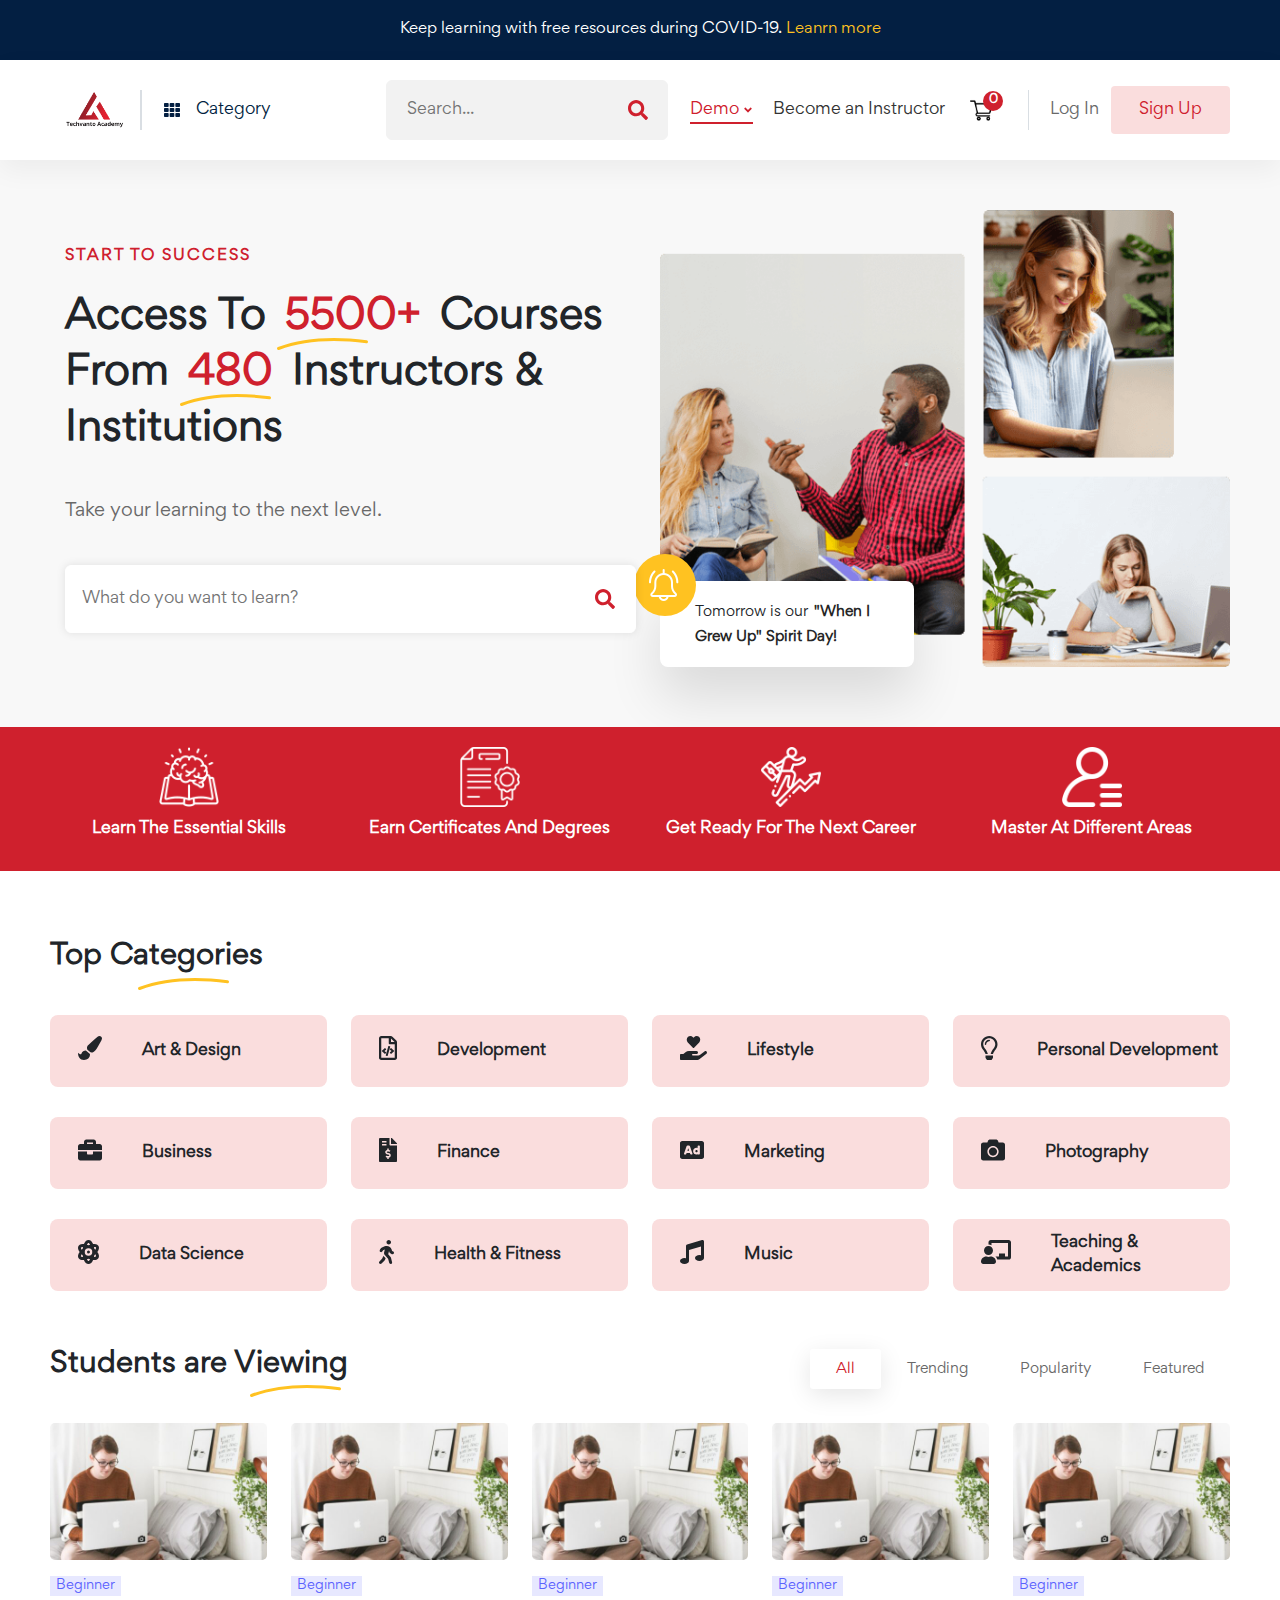
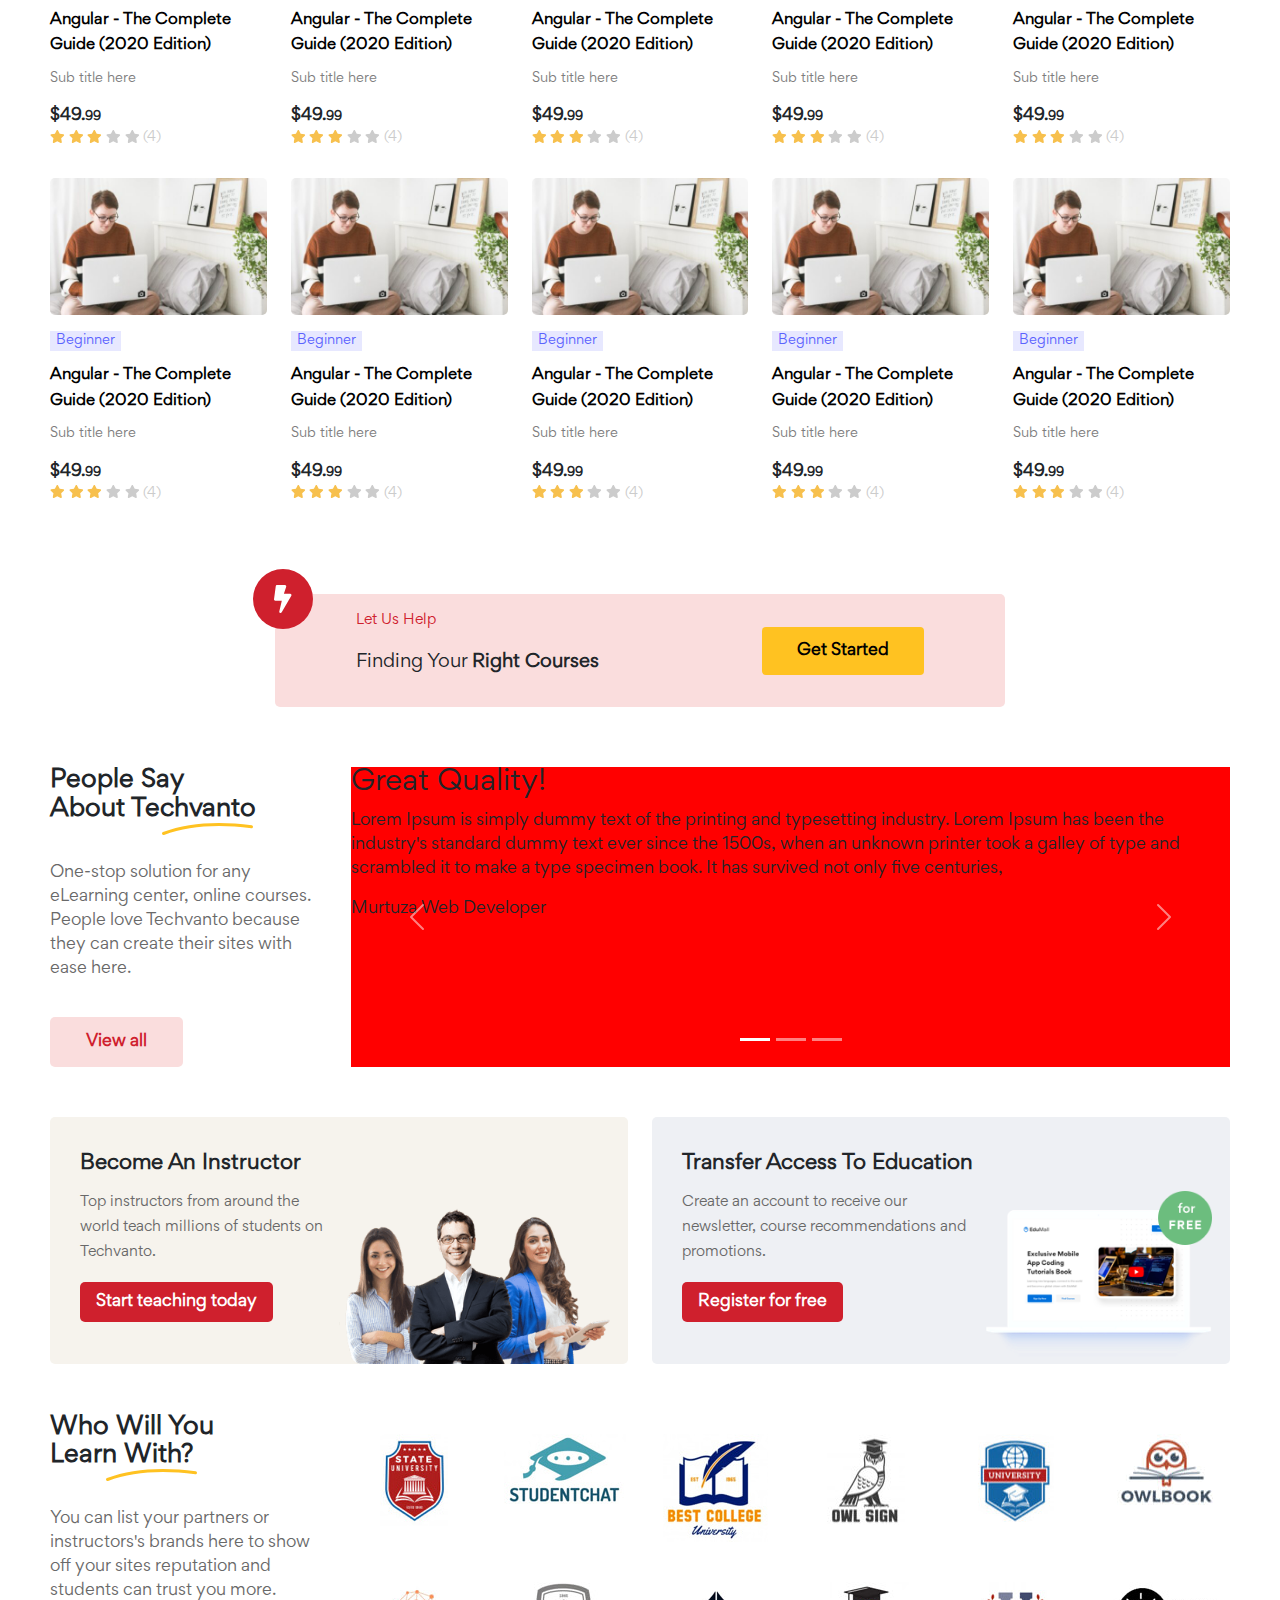
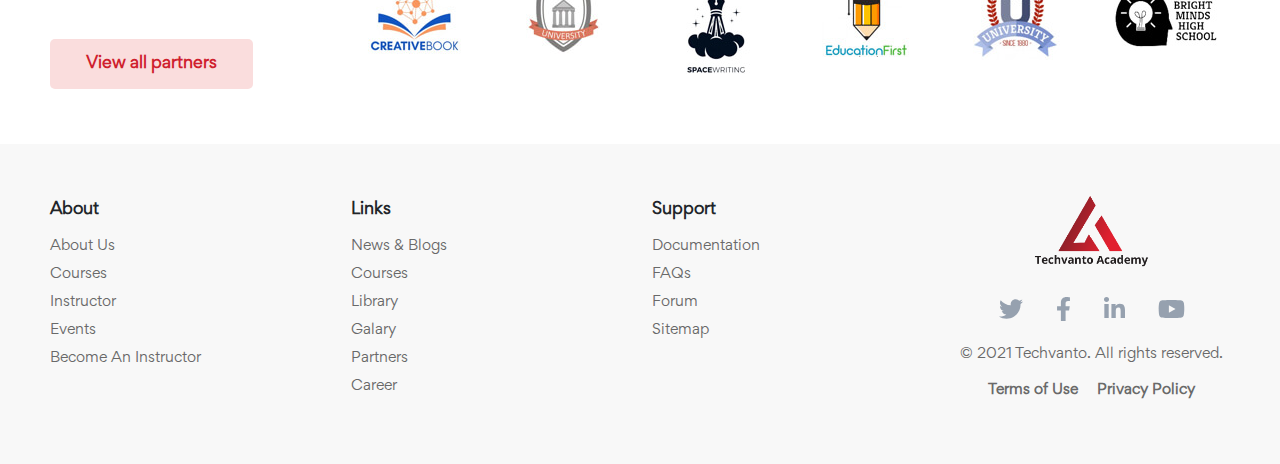
==== commit ed1a76a0: "blogs page added" ====
--- a/index.html
+++ b/index.html
@@ -98,88 +98,13 @@
                                 <div class="right-content">
                                     <div class="user">
                                         <div class="login">
-                                            <a href="">Log In</a>
+                                            <a href="#">
+                                                Log In
+                                                <div class="moving-line"></div>
+                                            </a>
                                         </div>
                                         <div class="sign-up">
                                             <a href="" data-bs-toggle="modal" class="sign-up-btn" data-bs-target="#signUpForm">Sign Up</a>
-                                            <!--Sign up form-->
-                                            <div class="modal fade" id="signUpForm" aira-hidden="true">
-                                                <div class="modal-dialog modal-dialog-centered modal-lg">
-                                                    <div class="modal-content">
-                                                        <div class="modal-header border-0">
-                                                            <div class="w-100">
-                                                                <h5 class="modal-title text-center">Sign Up</h5>
-                                                            </div>
-                                                            
-                                                            <button type="button" class="close" data-bs-dismiss="modal">
-                                                                X
-                                                            </button>
-                                                        </div>
-                                                        <div class="modal-body">
-                                                            <div class="already-account">
-                                                                <span class="">Already have an account? 
-                                                                    <a href="#">
-                                                                        Log in
-                                                                        <div class="line"></div>
-                                                                    </a>
-                                                                </span>
-                                                            </div>
-                                                            
-                                                            <form class="row">
-                                                                <div class="col-md-6">
-                                                                    <label for="firstName" class="form-label">FIRST NAME</label>
-                                                                    <input type="text" class="form-control" id="firstName"
-                                                                     placeholder="First Name"/>
-                                                                </div>
-                                                                <div class="col-md-6">
-                                                                    <label for="lastName" class="form-label">LAST NAME</label>
-                                                                    <input type="text" class="form-control" id="lastName"
-                                                                     placeholder="Last Name"/>
-                                                                </div>
-                                                                <div class="col-md-6">
-                                                                    <label for="userName" class="form-label">USERNAME</label>
-                                                                    <input type="text" class="form-control" id="userName"
-                                                                     placeholder="Username"/>
-                                                                </div>
-                                                                <div class="col-md-6">
-                                                                    <label for="email" class="form-label">EMAIL</label>
-                                                                    <input type="email" class="form-control" id="email"
-                                                                     placeholder="Email"/>
-                                                                </div>
-                                                                <div class="col-md-6 password">
-                                                                    <label for="password" class="form-label">PASSWORD</label>
-                                                                    <input type="password" class="form-control" id="password"
-                                                                     placeholder="Password"/>
-                                                                     <div class="icon">
-                                                                        <i class="fas fa-eye"></i>
-                                                                     </div>
-                                                                </div>
-                                                                <div class="col-md-6 password">
-                                                                    <label for="reEnterPassword" class="form-label">RE-ENTER PASSWORD</label>
-                                                                    <input type="password" class="form-control" id="reEnterPassword"
-                                                                     placeholder="Re-Enter Password"/>
-                                                                     <div class="icon">
-                                                                        <i class="fas fa-eye"></i>
-                                                                     </div>
-                                                                </div>
-                                                                <div class="col-md-12 tnc-check">
-                                                                    <input type="checkbox" class="form-check-input" id="tnc"/>
-                                                                    <span for="tnc" class="form-label">
-                                                                        <a href="#">Accept the Terms and Privacy Policy</a>
-                                                                    </span>
-                                                                    
-                                                                </div>
-                                                                <div class="col-md-12">
-                                                                    <button type="submit" class="btn-register">Register</button>
-                                                                </div>
-
-                                                            </form>
-                                                        </div>
-                                                        <div class="modal-footer border-0"></div>
-                                                    </div>
-                                                </div>
-                                            </div>
-                                            <!--End of sign up form-->
                                         </div>
                                     </div>
                                 </div>
@@ -395,12 +320,14 @@
                             <div class="accordion-body">
                                 <div class="course-item">
                                     <div class="image">
-                                        <img src="images/student_view_section_img_1.jpg" class="img-fluid" />
-                                    </div>
-                                    
-                                    <button class="level-badge">Beginner</button>
-                                    <h3 class="title">
-                                        <a href="#">
+                                        <a href="single_course.html">
+                                            <img src="images/student_view_section_img_1.jpg" class="img-fluid" />
+                                        </a>   
+                                    </div>
+                                    
+                                    <button class="level-badge">Beginner</button>
+                                    <h3 class="title">
+                                        <a href="single_course.html">
                                             Angular - The Complete Guide (2020 Edition)
                                         </a>
                                     </h3>
@@ -707,12 +634,14 @@
                             <div class="col-lg-2 col-md-4 course-card">
                                 <div class="course-item">
                                     <div class="image">
-                                        <img src="images/student_view_section_img_1.jpg" class="img-fluid" />
-                                    </div>
-                                    
-                                    <button class="level-badge">Beginner</button>
-                                    <h3 class="title">
-                                        <a href="#">
+                                        <a href="single_course.html">
+                                            <img src="images/student_view_section_img_1.jpg" class="img-fluid" />
+                                        </a>
+                                    </div>
+                                    
+                                    <button class="level-badge">Beginner</button>
+                                    <h3 class="title">
+                                        <a href="single_course.html">
                                             Angular - The Complete Guide (2020 Edition)
                                         </a>
                                     </h3>
@@ -1181,7 +1110,7 @@
                             <h4 class="f-heading">Links</h4>
                             <ul>
                                 <li>
-                                    <a href="#">News & Blogs</a>
+                                    <a href="blogs.html">News & Blogs</a>
                                 </li>
                                 <li>
                                     <a href="#">Courses</a>
@@ -1247,6 +1176,85 @@
                 </div>
             </div>
         </footer>
-        <div w3-include-html="test.html"></div>
+
+        <!--Sign up form modal-->
+        <div class="modal fade signup-modal" id="signUpForm" aira-hidden="true">
+            <div class="modal-dialog modal-dialog-centered modal-lg">
+                <div class="modal-content">
+                    <div class="modal-header border-0">
+                        <div class="w-100">
+                            <h5 class="modal-title text-center">Sign Up</h5>
+                        </div>
+                        
+                        <button type="button" class="close" data-bs-dismiss="modal">
+                            X
+                        </button>
+                    </div>
+                    <div class="modal-body">
+                        <div class="already-account">
+                            <span class="">Already have an account? 
+                                <a href="#">
+                                    Log in
+                                    <div class="line"></div>
+                                </a>
+                            </span>
+                        </div>
+                        
+                        <form class="row">
+                            <div class="col-md-6">
+                                <label for="firstName" class="form-label">FIRST NAME</label>
+                                <input type="text" class="form-control" id="firstName"
+                                 placeholder="First Name"/>
+                            </div>
+                            <div class="col-md-6">
+                                <label for="lastName" class="form-label">LAST NAME</label>
+                                <input type="text" class="form-control" id="lastName"
+                                 placeholder="Last Name"/>
+                            </div>
+                            <div class="col-md-6">
+                                <label for="userName" class="form-label">USERNAME</label>
+                                <input type="text" class="form-control" id="userName"
+                                 placeholder="Username"/>
+                            </div>
+                            <div class="col-md-6">
+                                <label for="email" class="form-label">EMAIL</label>
+                                <input type="email" class="form-control" id="email"
+                                 placeholder="Email"/>
+                            </div>
+                            <div class="col-md-6 password">
+                                <label for="password" class="form-label">PASSWORD</label>
+                                <input type="password" class="form-control" id="password"
+                                 placeholder="Password"/>
+                                 <div class="icon">
+                                    <i class="fas fa-eye"></i>
+                                 </div>
+                            </div>
+                            <div class="col-md-6 password">
+                                <label for="reEnterPassword" class="form-label">RE-ENTER PASSWORD</label>
+                                <input type="password" class="form-control" id="reEnterPassword"
+                                 placeholder="Re-Enter Password"/>
+                                 <div class="icon">
+                                    <i class="fas fa-eye"></i>
+                                 </div>
+                            </div>
+                            <div class="col-md-12 tnc-check">
+                                <input type="checkbox" class="form-check-input" id="tnc"/>
+                                <span for="tnc" class="form-label">
+                                    <a href="#">Accept the Terms and Privacy Policy</a>
+                                </span>
+                                
+                            </div>
+                            <div class="col-md-12">
+                                <button type="submit" class="btn-register">Register</button>
+                            </div>
+
+                        </form>
+                    </div>
+                    <div class="modal-footer border-0"></div>
+                </div>
+            </div>
+        </div>
+        <!--End of sign up form modal-->
+
     </body>
 </html>
--- a/css/style.css
+++ b/css/style.css
@@ -98,13 +98,18 @@
     align-items: center;
 }
 .user .login a{
-    padding: 5px 12px;
+    position: relative;
+    padding: 6px 0px;
     color: #696969;
     text-decoration: none;
+    margin: 0px 12px;
     transition: 0.3s;
 }
 .user .login a:hover{
     color: var(--red);
+}
+.user .login a:hover .moving-line{
+    width: 100%;
 }
 .user .sign-up{
     min-height: 60px;
@@ -126,24 +131,24 @@
     background: var(--red);
     color: #fff;
 }
-.user .sign-up h5{
+.signup-modal h5{
     font-size: 32px;
     font-weight: 600;
 }
-.user .already-account{
+.signup-modal .already-account{
     font-size: 14px;
     text-align: center;
     color: #696969;
     margin-bottom: 15px;
 }
-.user .already-account a{
+.signup-modal .already-account a{
     position: relative;
     text-decoration: none;
     color: #252525;
     font-weight: 600;
     border-bottom: 1px solid #ababab;
 }
-.user .already-account a .line{
+.signup-modal .already-account a .line{
     height: 1px;
     width: 0%;
     background: #252525;
@@ -151,17 +156,17 @@
     left: 1%;
     transition: width 0.3s;
 }
-.user .already-account a:hover .line{
+.signup-modal .already-account a:hover .line{
     width: 100%;
 }
-.user form label{
+.signup-modal form label{
     font-size: 13px;
     font-weight: 600;
     color: #7a7a7a;
     margin-top: 14px;
     cursor: pointer;
 }
-.user form input[type="text"], input[type="password"],
+.signup-modal form input[type="text"], input[type="password"],
 input[type="email"]{
     background: #f8f8f8;
     border-color: #f8f8f8;
@@ -171,42 +176,42 @@
     line-height: 2.5;
     transition: 0.3s;
 }
-.user form input::placeholder{
+.signup-modal form input::placeholder{
     color: #ababab;
 }
-.user .modal .modal-body{
+.signup-modal .modal .modal-body{
     padding: 0 50px 0 50px;
 }
-.user form .form-control:focus{
+.signup-modal form .form-control:focus{
     box-shadow: none;
     color: #212529;
     background-color: #fff;
     border-color: #88797a;
     outline: 0;
 }
-.user .tnc-check{
+.signup-modal .tnc-check{
     margin: 44px 0 25px 0;
     width: fit-content;
     transition: 0.3s;
 }
-.user .tnc-check span a{
+.signup-modal .tnc-check span a{
     font-size: 14px;
     text-decoration: none;
     color: #7a7a7a;
     margin-left: 8px;
     cursor: pointer;
 }
-.user input[type="checkbox"]{
+.signup-modal input[type="checkbox"]{
     transition: 0.3s;
     cursor: pointer;
 }
-.user input[type="checkbox"]:focus{
+.signup-modal input[type="checkbox"]:focus{
     box-shadow: none;
 }
-.user .tnc-check:hover input[type="checkbox"]{
+.signup-modal .tnc-check:hover input[type="checkbox"]{
     border-color: #0071dc;
 }
-.user .sign-up .close{
+.signup-modal .close{
     background: none;
     border: none;
     position: absolute;
@@ -214,7 +219,7 @@
     top: -27px;
     color: #fff;
 }
-.user form button[type="submit"]{
+.signup-modal form button[type="submit"]{
     width: 100%;
     border: none;
     background: var(--red);
@@ -225,15 +230,15 @@
     border-radius: 5px;
     transition: 0.3s;
 }
-.user form button[type="submit"]:hover{
+.signup-modal form button[type="submit"]:hover{
     background: #ffc221;
     border-color: #ffc221;
     color: #031f42;
 }
-.user form .password{
-    position: relative;
-}
-.user form .password .icon{
+.signup-modal form .password{
+    position: relative;
+}
+.signup-modal form .password .icon{
     position: absolute;
     right: 30px;
     top: 60%;
@@ -242,7 +247,7 @@
     cursor: pointer;
     transition: 0.3s;
 }
-.user form .password .icon:hover{
+.signup-modal form .password .icon:hover{
     color: #0071dc;
 }
 .center-content .left-content{
@@ -342,12 +347,13 @@
     position: absolute;
     display: block;
 }
-.page-navigation .moving-line{
+.page-navigation .moving-line, .user .moving-line{
     position: absolute;
     height: 1px;
     background: var(--red);
     width: 0%;
-    bottom: -6px;
+    bottom: 0px;
+    left: 0;
     transition: width 0.3s;
 }
 .become-instructor{
@@ -357,7 +363,7 @@
     color: var(--red);
 }
 .become-instructor a:hover .moving-line{
-    width: 90%;
+    width: 100%;
 }
 .page-navigation nav{
     height: 100%;
@@ -377,6 +383,8 @@
 }
 .page-navigation ul li a{
     text-decoration: none;
+    position: relative;
+    padding: 6px 0;
     color: #333;
     transition: 0.3s;
 }
@@ -444,7 +452,7 @@
     padding-top: 50px;
 }
 .start-to-success .inner-content{
-    padding: 0 15px;
+    padding: 0 0 60px 15px;
 }
 .success-text h3{
     color: var(--red);
@@ -546,7 +554,6 @@
 }
 .highlights .container{
     background: var(--red);
-    margin: 60px 0 0 0;
     padding-top: 20px;
     padding-bottom: 20px;
 }
@@ -885,15 +892,15 @@
 .tnc .links a:hover{
     color: var(--red);
 }
-.courses-heading{   
+.courses-heading, .blog-heading{   
     padding-top: 15px;
     font-weight: 00;
     padding-bottom: 60px;
 }
-.courses-heading h1{
+.courses-heading h1, .blogs-heading h1{
     text-align: center;
     font-weight: 600;
-    margin: 10px 0;
+    margin: 40px 0;
 }
 
 .courses-area .top-filter p{
@@ -943,31 +950,465 @@
     color: #252525;
     font-weight: 700;
 }
-.courses-area .page ul{
+.page ul{
     justify-content: center;
 }
-.courses-area .page ul li span{
+.page ul li span{
     border-radius: 50% !important;
     padding: 6px 14px;
     border: none;
 }
-.courses-area .page .active span{
+.page .active span{
     background: var(--red) !important;
 }
-.courses-area .page .active span:hover{
+.page .active span:hover{
     color: #fff !important;
 }
-.courses-area .page ul li span a{
+.page ul li span a{
     color: #000;
     text-decoration: none;
     font-weight: 600;
     transition: 0.3s;
 }
-.courses-area .page ul li span:hover{
-    background: #fff;
-}
-.courses-area .page ul li span a:hover{
-    color: var(--red);
+.page ul li span:hover{
+    background: #fff;
+}
+.page ul li span a:hover{
+    color: var(--red);
+}
+
+.course-head h4 a{
+    text-decoration: none;
+    font-size: 14px;
+    color: var(--red);
+    cursor: pointer;
+    font-weight: 600;
+}
+.my-container{
+    padding: 74px 0px 20px 0px;
+}
+.my-container .instructor-info{
+    display: flex;
+    align-items: center;
+    margin-top: 16px;
+}
+.my-container .instructor-info .instr-pic{
+    width: 36px;
+    height: 36px;
+    border-radius: 50%;
+    overflow: hidden;
+}
+.my-container .course-head h2{
+    font-size: 24px;
+    color: #252525;
+    font-weight: 600;
+}
+.my-container .instructor-info .instr-name span{
+    font-size: 14px;
+    font-weight: 700;
+    margin-left: 14px;
+    color: #252525;
+    padding-right: 10px;
+    display: block;
+}
+.my-container .instructor-info .update-date span{
+    font-size: 14px;
+    color: #7e7e7e;
+    padding-left: 10px;
+    border-left: 1px solid;
+    border-color: #d9dee3;
+    display: block;
+}
+.my-container .total-enrolled{
+    margin-top: 18px;
+    font-size: 13px;
+    color: #7e7e7e;
+    font-weight: 500;
+}
+.my-container .total-enrolled span{
+    margin-left: 10px;
+}
+.course-detail{
+    background: #fff;
+}
+.my-container h4{
+    font-size: 20px;
+    color: #252525;
+    font-weight: 600;
+    margin-bottom: 12px;
+}
+.my-container .about-course{
+    margin-bottom: 40px;
+}
+.my-container .about-course p{
+    font-size: 14px;
+    color: #696969;
+    line-height: 1.86;
+}
+.my-container .learning-obj{
+    padding: 11px 30px 11px;
+    border: 1px solid #eee;
+    border-radius: 5px;
+    margin-bottom: 40px;
+}
+.my-container .learning-obj .lo-list p{
+    font-size: 14px;
+    color: #696969;
+    font-weight: 500;
+    line-height: 1.86;
+}
+.my-container .learning-obj .lo-list span{
+    color: #6cbd7e;
+    width: 21px;
+    height: 21px;
+    border: 1px solid #eee;
+    border-radius: 50%;
+    font-size: 11px;
+    padding: 0px 3px 0px 3px;
+    margin-right: 4px;
+}
+.my-container .requirements{
+    margin-bottom: 40px;
+}
+.my-container .requirements ul{
+    list-style-type: none;
+    padding: 0;
+}
+.my-container .requirements ul li{
+    line-height: 2;
+    font-size: 14px;
+    color: #4B5981;
+    display: flex;
+}
+.my-container .requirements ul li span{
+    display: block;
+}
+.my-container .requirements ul li span:first-child{
+    margin-right: 8px;
+    color: var(--red);
+}
+.my-container .target-audience{
+    margin-bottom: 40px;
+    padding-bottom: 15px;
+    border-bottom: 1px solid #eee;
+}
+.my-container .target-audience ul{
+    list-style-type: none;
+    padding: 0;
+}
+.my-container .target-audience ul li{
+    line-height: 1.86;
+    font-size: 14px;
+    color: #4B5981;
+    display: flex;
+}
+.my-container .target-audience ul li span{
+    display: block;
+}
+.my-container .target-audience ul li span:first-child{
+    margin-right: 8px;
+}
+.my-container .curriculum{
+    margin-bottom: 40px;
+}
+.my-container .curriculum .header{
+    display: flex;
+    justify-content: space-between;
+    margin-bottom: 10px;
+}
+.my-container .curriculum .header div{
+    display: flex;
+}
+.my-container .curriculum .header div p{
+    margin-right: 45px;
+    color: #4B5981;
+    font-size: 14px;
+    font-weight: 600;
+}
+.my-container .curriculum .header div p:last-child{
+    font-weight: 500 !important;
+    margin-right: 0 !important;
+}
+.my-container .curriculum .cu-list button{
+    font-size: 15px;
+    color: var(--red);
+    line-height: 26px;
+}
+.my-container .curriculum .cu-list button .plus.active{
+    display: none;
+}
+.my-container .curriculum .cu-list button .minus.active{
+    display: block;
+}
+.my-container .curriculum .cu-list button .minus{
+    margin-right: 8px;
+    display: none;
+}
+.my-container .curriculum .cu-list button .plus{
+    margin-right: 8px;
+    display: block;
+}
+.my-container .curriculum .cu-list button{
+    background: #fff;
+    border-radius: 4px;
+}
+.my-container .curriculum .cu-list button:focus{
+    box-shadow: none;
+}
+.my-container .curriculum .accordion-header{
+    border-radius: 5px;
+}
+.my-container .curriculum .accordion-item{
+    margin-bottom: 20px;
+    border-radius: 4px;
+}
+.my-container .curriculum .accordion-item:nth-last-of-type(2),
+.my-container .curriculum .accordion-item:last-of-type{
+    border-top: 1px solid rgba(0, 0, 0, 0.125);
+    border-top-left-radius: 0.25rem;
+    border-top-right-radius: 0.25rem;
+}
+.my-container .curriculum .cu-list button::after{
+    content: "";
+    width: 20px; 
+    height: 20px;
+    background: #fff;
+}
+.my-container .instructor .instr-image img{
+    border-radius: 4px;
+}
+.my-container .instructor .instr-name{
+    font-size: 18px;
+    font-weight: 700;
+    color: #252525;
+    margin-bottom: 6px;
+}
+.my-container .instructor .instr-rating{
+    font-size: 14px;
+}
+.my-container .instructor .instr-rating span:nth-last-child(2){
+    color: #252525;
+    font-weight: 700;
+}
+.my-container .instructor .instr-rating span:last-child{
+    color: #696969;
+    margin-left: -3px;
+}
+.my-container .instructor .instr-other-details{
+    display: flex;
+    font-size: 13px;
+    color: #7e7e7e;
+    margin-top: 10px;
+    margin-bottom: 10px;
+}
+.my-container .instructor .other-details{
+    margin-right: 15px;
+}
+.my-container .instructor .instr-about{
+    font-size: 14px;
+    color: #7e7e7e;
+    line-height: 1.86;
+}
+.my-container .instructor .instr-about a{
+    display: block;
+    margin-top: 10px;
+    font-size: 14px;
+    text-decoration: none;
+    color: var(--red);
+    cursor: pointer;
+    font-weight: 600;
+}
+.my-container .instructor .instr-review{
+    padding-top: 60px;
+}
+.my-container .instructor .instr-review button{
+    height: 52px;
+    padding: 0 24px;
+    border: none;
+    border-radius: 4px;
+    background: var(--red);
+    color: #fff;
+    font-weight: 600;
+    transition: 0.3s;
+    margin-top: 10px;
+}
+.my-container .instructor .instr-review button:hover{
+    background: #ffc221;
+    color: #031f42;
+}
+.my-container .video-box{
+    margin-top: 20px;
+    box-shadow: 0 0 30px rgb(0 0 0 / 5%);
+    border: 1px solid #eee;
+    border-radius: 5px;
+}
+.my-container .video-box .video{
+    height: 100%;
+    padding-bottom: 56%;
+    position: relative;
+}
+.my-container .video-box .video iframe{
+    width: 100%;
+    height: 100%;
+    position: absolute;
+    border-top-left-radius: 5px;
+    border-top-right-radius: 5px;
+}
+.my-container .video-box .course-detail{
+    padding: 30px 10px;
+    border-radius: 5px;
+}
+.my-container .video-box .course-detail .course-price 
+span:first-child{
+    color: #031f42;
+    font-size: 34px;
+    font-weight: 700;
+}
+.my-container .video-box .course-detail .course-price 
+span:last-child{
+    font-size: 24px;
+    font-weight: 700;
+    color: #031f42;
+}
+.my-container .video-box .course-detail .other{
+    display: flex;
+    justify-content: space-between;
+    border-bottom: 1px solid #eee;
+    font-size: 14px;
+    margin-top: 20px;
+}
+.my-container .video-box .course-detail .other .icon,
+.my-container .video-box .course-detail .other .sub-heading{
+    color: #696969;
+}
+.my-container .video-box .course-detail .other .heading{
+    color: #252525;
+    font-weight: 600;
+    margin-left: 8px;
+}
+.my-container .video-box .course-detail button{
+    width: 100%;
+    background: var(--red);
+    border: none;
+    height: 52px;
+    border-radius: 5px;
+    color: #fff;
+    cursor: pointer;
+    font-size: 15px;
+    font-weight: 600;
+    transition: 0.3s;
+}
+.my-container .video-box .course-detail button:hover{
+    background: #FFC221;
+    color: #031f42;
+}
+.my-container .video-box .course-detail button span{
+    margin-right: 10px;
+}
+.my-container .video-box .course-detail button:last-child{
+    background: #fadddd !important;
+    margin-top: 10px;
+    color: var(--red) !important;
+}
+.my-container .video-box .course-detail button:last-child:hover{
+    background: var(--red) !important;
+    color: #fff !important;
+}
+.my-container .video-box .course-detail .social-media ul{
+    padding: 0;
+    list-style: none;
+    display: flex;
+    align-items: center;
+    justify-content: center;
+}
+.my-container .category-box{
+    margin-top: 20px;
+    padding: 30px;
+    box-shadow: 0 0 30px rgb(0 0 0 / 5%);
+    border: 1px solid #eee;
+    border-radius: 5px;
+}
+.my-container .category-box ul{
+    list-style-type: none;
+    padding: 0;
+}
+.my-container .category-box ul li a{
+    text-decoration: none;
+    font-size: 14px;
+    color: #696969;
+    font-weight: 600;
+    line-height: 2.5;
+    cursor: pointer;
+    transition: 0.3s;
+}
+.my-container .category-box ul li a:hover{
+    color: var(--red);
+}
+.my-container .related-course{
+    margin-top: 20px;
+    padding: 30px;
+    box-shadow: 0 0 30px rgb(0 0 0 / 5%);
+    border: 1px solid #eee;
+    border-radius: 5px;
+}
+.my-container .related-course .course-box{ 
+    display: flex;
+    margin-bottom: 20px;
+}
+.my-container .related-course .course-box img{
+    border-radius: 5px;
+} 
+.my-container .related-course .course-box .title{
+    text-decoration: none;
+    margin-left: 10px;
+    color: #252525;
+    font-size: 13px;
+    font-weight: 600;
+    display: block;
+    line-height: 22px;
+    transition: 0.3s;
+    padding-bottom: 9px;
+}
+.my-container .related-course .course-box .title:hover{
+    color: var(--red);
+}
+.my-container .related-course .course-box span:first-child{
+    color: #031f42;
+    font-weight: 700;
+    margin-left: 10px;
+}
+.my-container .related-course .course-box span:last-child{
+    font-size: 11px;
+    color: #031f42;
+    font-weight: 700;
+    margin-left: -2px;
+}
+
+.blogs .date-n-views{
+    font-size: 12px;
+    color: #7e7e7e;
+    padding-top: 16px;
+}
+.blogs .date-n-views .blog-date{
+    margin-right: 30px;
+}
+.blogs .date-n-views span .icon{
+    margin-right: 10px;
+}
+.blogs .read-more{
+    border: none;
+    min-height: 40px;
+    padding: 0 23px;
+    border-radius: 4px;
+    background: #f5f5f5;
+    color: var(--red);
+    font-size: 15px;
+    font-weight: 700;
+    transition: 0.3s;
+}
+.blogs .read-more:hover{
+    box-shadow: 0 6px 25px rgb(0 0 0 / 10%);
+    background: #fff;
 }
 /*Mobile styles*/
 .mobile-menu{
@@ -1011,6 +1452,10 @@
 .course-item h3 a{
     text-decoration: none;
     color: #000;
+    transition: 0.3s;
+}
+.course-item h3 a:hover{
+    color: var(--red);
 }
 .price{
     font-weight: 800;
@@ -1042,11 +1487,12 @@
 .course-item img:hover{
     transform: scale(1.5);
 }
-.student-view .course-item .title{
+.course-item .title{
     font-size: 15px !important;
 }
-.student-view .course-item p{
+.course-item p{
     font-size: 13px;
+    color: #7e7e7e;
 }
 .student-view-tabs .heading-for-lap{
     display: none;
@@ -1061,6 +1507,9 @@
     .courses-area .filter span:nth-last-child(2){
         margin-right: 26px;
     }
+    .my-container .video-box .course-detail{
+        padding: 30px;
+    }
 }
 
 /*Medium tablet styles*/
@@ -1163,34 +1612,39 @@
     .courses-area .filter span:first-child{
         display: inline-block;
     }
-}
-.courses-heading{
+    .blogs .date-n-views{
+        font-size: 14px;
+    }
+}
+.courses-heading, .blogs-heading{
     background: #f8f8f8;
     padding: 15px 0 60px 0;
 }
-.courses-heading .home{
+.courses-heading .home, .blogs-heading .home{
     position: relative;
     text-decoration: none;
     color: #ababab;
     transition: 0.3s;
 }
-.courses-heading .home:hover{
+.courses-heading .home:hover, .blogs-heading .home:hover{
     color: #252525;
 }
-.courses-heading .home .line{
+.courses-heading .home .line, .blogs-heading .home .line{
     position: absolute;
     height: 2px;
     width: 0px;
+    left: 0;
     background: #252525;
     transition: width 0.3s;
 }
-.courses-heading .home:hover .line{
+.courses-heading .home:hover .line,
+.blogs-heading .home:hover .line{
     width: 100%;
 } 
-.courses-heading ol li{
-    font-size: 14px;
-}
-.courses-area{
+.courses-heading ol li, .blogs-heading ol li{
+    font-size: 14px;
+}
+.courses-area, .blogs{
     background: #fff;
     padding-top: 60px;
 }
@@ -1263,6 +1717,9 @@
         width: auto;
         max-width: 330px;
     }
+    .my-container{
+        padding: 74px 128px 20px 128px;
+    }
 
 }
 /*Some required media Query */
@@ -1275,4 +1732,20 @@
     .partners .col-xs-6{
         width: 50%;
     }
+}
+@media screen and (max-width: 568px){
+    .my-container .instructor .small-col-4{
+        width: 33.33%;
+    }
+    .my-container .instructor .small-col-8{
+        width: 66.66%;
+    }
+}
+@media screen and (max-width: 334px){
+    .my-container .instructor .other-details{
+        font-size: 10px;
+    }
+    .my-container .curriculum .header{
+        display: block;
+    }
 }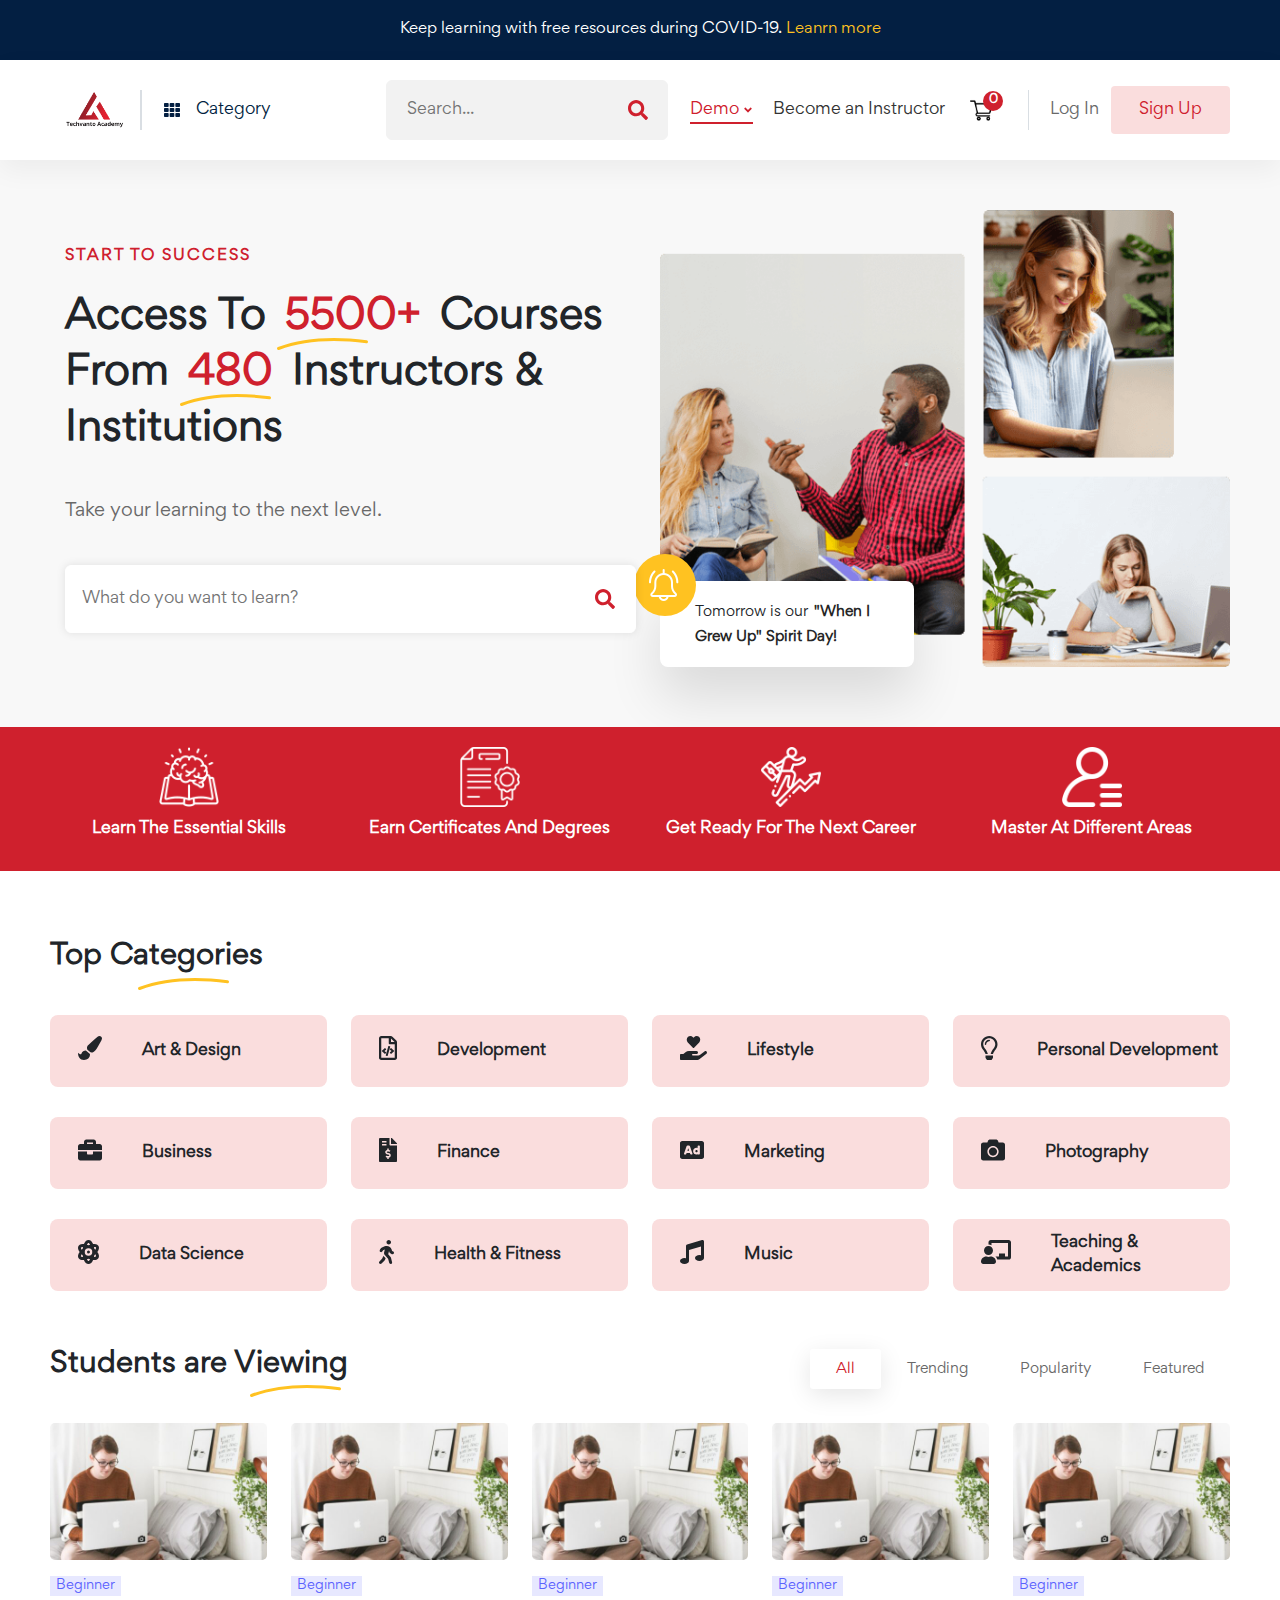
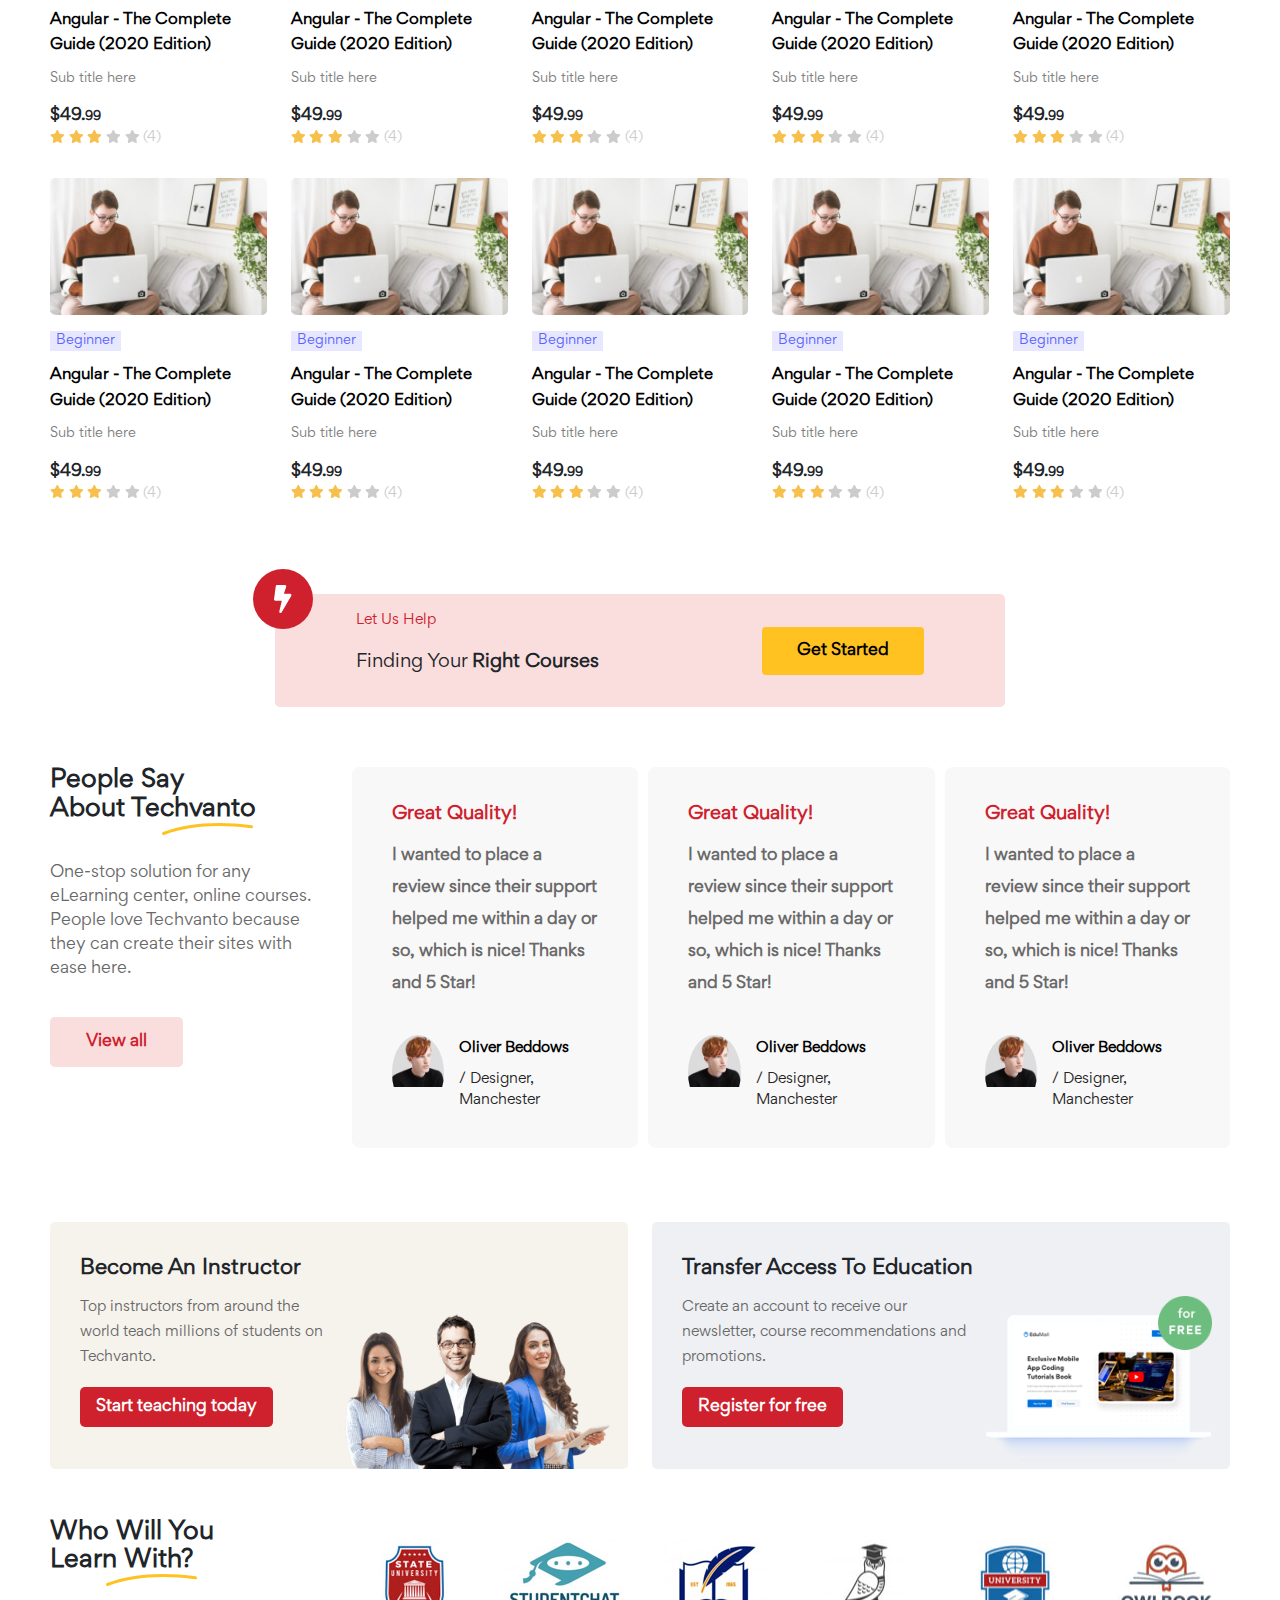
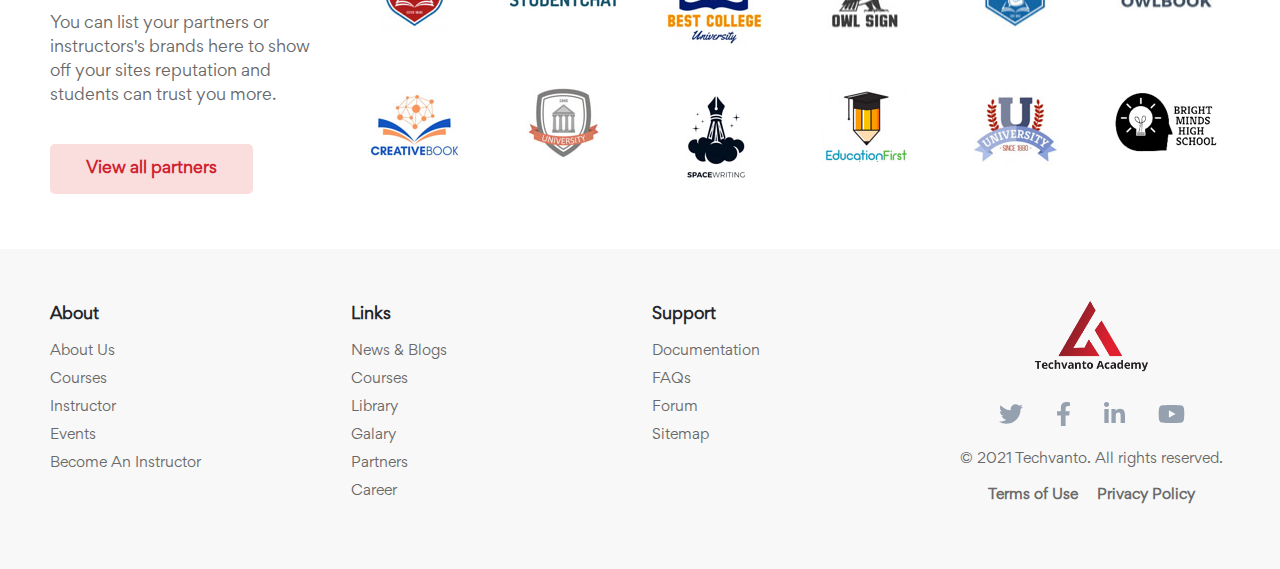
==== commit fb866444: "work on single blog" ====
--- a/index.html
+++ b/index.html
@@ -5,10 +5,13 @@
         <link rel="stylesheet" href="css/bootstrap.css" />
         <link rel="stylesheet" href="css/all.css" />
         <link rel="stylesheet" href="css/style.css" />
+        <link rel="stylesheet" href="css/owl.carousel.css"/>
         <script src="js/js.js" type="text/javascript"></script>
         <script src="js/popper.min.js" type="text/javascript"></script>
         <script src="js/bootstrap.min.js" type="text/javascript"></script>
         <script src="js/all.js" type="text/javascript"></script>
+        <script src="js/jquery-3.6.0.min.js" type="text/javascript"></script>
+        <script src="js/owl.carousel.min.js" type="text/javascript"></script>
     </head>
     <body>
         <header id="navbar-top" class="header-box">
@@ -83,15 +86,10 @@
                                         </nav>
                                     </div>
                                     <div class="cart">
-                                        <div class="counting">0</div>
-                                        <a href="#" class="">
+                                        <a href="cart.html" class="">
                                             <img src="images/shopping-cart.png" width="23" />
-                                        </a>
-                                        <!-- Cart Dropdown-->
-                                        <div class="cart-dropdown">
-                                            hello cart
-                                        </div>
-                                        <!-- End of Cart Dropdown-->
+                                            <div class="counting">0</div>
+                                        </a>
                                     </div>
                                     
                                 </div>
@@ -921,7 +919,7 @@
         <section class="review">
             <div class="container">
                 <div class="row">
-                    <div class="col-lg-3 col-md-12 col-sm-12 col-xs-12">
+                    <div class="col-lg-3 col-md-12 col-sm-12 col-12">
                         <div class="heading">
                             <h3>People Say<br> About Techvanto</h3>
                         </div>
@@ -934,50 +932,78 @@
                             <button type="button">View all</button>                            
                         </div>
                     </div>
-                    <!--class="carousel slide" data-bs-ride="carousel"-->
-                    <div class="col-lg-9 col-md-12 col-sm-12 col-xs-12 review-slider">
-                        <div id="carouselExampleCaptions" class="carousel slide" data-bs-ride="carousel">
-                            <div class="carousel-indicators">
-                                <button type="button" data-bs-target="#carouselExampleCaptions" data-bs-slide-to="0" class="active" aria-current="true" aria-label="Slide 1"></button>
-                                <button type="button" data-bs-target="#carouselExampleCaptions" data-bs-slide-to="1" aria-label="Slide 2"></button>
-                                <button type="button" data-bs-target="#carouselExampleCaptions" data-bs-slide-to="2" aria-label="Slide 3"></button>
-                            </div>
-                            <div class="carousel-inner">
-                                <div class="carousel-item active" style="height: 300px; width: 100%; background-color: red;">
-                                    <div class="review-1">
-                                        <h3 class="title">Great Quality!</h3>
-                                        <p class="description">
-                                            Lorem Ipsum is simply dummy text of the printing and typesetting industry. Lorem Ipsum has
-                                             been the industry's standard dummy text ever since the 1500s, when an unknown printer took 
-                                             a galley of type and scrambled it to make a type specimen book. It has survived not only five
-                                            centuries, 
-                                        </p>
-                                        <div class="reviewer">
-                                            <div class="image"></div>
-                                            <div class="details">
-                                                <span class="name">Murtuza</span>
-                                                <span class="designation">Web Developer</span>
-                                            </div>
+                    <!--Review Carousel-->
+                    <div class="col-lg-9 col-md-12 col-sm-12 col-12">
+                        <div class="wrapper">
+                            <div class="carousel owl-carousel">
+                                <div class="revw">
+                                    <h4>Great Quality!</h4>
+                                    <div class="revw-text">
+                                        I wanted to place a review since their support helped me within a day or so, which is nice! 
+                                        Thanks and 5 Star!
+                                    </div>
+                                    <div class="info">
+                                        <div class="img">
+                                            <img src="images/review_img_1.jpg" />
                                         </div>
-                                    </div>
-                                </div>
-                                <div class="carousel-item" style="height: 300px; width: 100%; background-color: blue;">
-                                    blue
-                                </div>
-                                <div class="carousel-item" style="height: 300px; width: 100%; background-color: yellow;">
-                                    yeloq
-                                </div>
-                                <button class="carousel-control-prev" type="button" data-bs-target="#carouselExampleCaptions" data-bs-slide="prev">
-                                    <span class="carousel-control-prev-icon" aria-hidden="true"></span>
-                                    <span class="visually-hidden">Previous</span>
-                                </button>
-                                <button class="carousel-control-next" type="button" data-bs-target="#carouselExampleCaptions" data-bs-slide="next">
-                                    <span class="carousel-control-next-icon" aria-hidden="true"></span>
-                                    <span class="visually-hidden">Next</span>
-                                </button>
-                            </div>  
-                        </div>       
-                    </div>
+                                        <div class="detail">
+                                            <h2>Oliver Beddows</h2>
+                                            <p>/ Designer, Manchester</p>
+                                        </div>
+                                    </div>
+                                </div>
+                                <div class="revw">
+                                    <h4>Great Quality!</h4>
+                                    <div class="revw-text">
+                                        I wanted to place a review since their support helped me within a day or so, which is nice! 
+                                        Thanks and 5 Star!
+                                    </div>
+                                    <div class="info">
+                                        <div class="img">
+                                            <img src="images/review_img_1.jpg" />
+                                        </div>
+                                        <div class="detail">
+                                            <h2>Oliver Beddows</h2>
+                                            <p>/ Designer, Manchester</p>
+                                        </div>
+                                    </div>
+                                </div>
+                                <div class="revw">
+                                    <h4>Great Quality!</h4>
+                                    <div class="revw-text">
+                                        I wanted to place a review since their support helped me within a day or so, which is nice! 
+                                        Thanks and 5 Star!
+                                    </div>
+                                    <div class="info">
+                                        <div class="img">
+                                            <img src="images/review_img_1.jpg" />
+                                        </div>
+                                        <div class="detail">
+                                            <h2>Oliver Beddows</h2>
+                                            <p>/ Designer, Manchester</p>
+                                        </div>
+                                    </div>
+                                </div>
+                                <div class="revw">
+                                    <h4>Great Quality!</h4>
+                                    <div class="revw-text">
+                                        I wanted to place a review since their support helped me within a day or so, which is nice! 
+                                        Thanks and 5 Star!
+                                    </div>
+                                    <div class="info">
+                                        <div class="img">
+                                            <img src="images/review_img_1.jpg" />
+                                        </div>
+                                        <div class="detail">
+                                            <h2>Oliver Beddows</h2>
+                                            <p>/ Designer, Manchester</p>
+                                        </div>
+                                    </div>
+                                </div>
+                            </div>
+                        </div>
+                    </div>
+                    
                 </div>
             </div>
         </section>
@@ -1255,6 +1281,30 @@
             </div>
         </div>
         <!--End of sign up form modal-->
+        <script>
+            $(".carousel").owlCarousel({
+                margin: 10,
+                loop: true,
+                autoplay: true,
+                autoplayTimeout: 3000,
+                autoplayHoverPause: true,
+                responsive: {
+                    0:{
+                        items: 1,
+                        nav: false
+                    },
+                    600:{
+                        items: 2,
+                        nav: false
+                    },
+                    1000:{
+                        items: 3,
+                        nav: false
+                    }
+                }
+                
+            });
+        </script>
 
     </body>
 </html>
--- a/css/style.css
+++ b/css/style.css
@@ -1,4 +1,4 @@
-
+@import url("owl.carousel.css");
 @font-face {
     font-family: "Gordita";
     src: url(../font-family/Gordita.otf);
@@ -323,13 +323,6 @@
     line-height: 19px;
     font-weight: 700;
 }
-.header-wrap .cart:hover .cart-dropdown{
-    display: block;
-}
-.cart-dropdown{
-    display: none;
-    position: absolute;
-}
 .header-wrap .page-navigation{
     display: none;
     height: 60px;
@@ -892,12 +885,12 @@
 .tnc .links a:hover{
     color: var(--red);
 }
-.courses-heading, .blog-heading{   
+.page-heading{   
     padding-top: 15px;
     font-weight: 00;
     padding-bottom: 60px;
 }
-.courses-heading h1, .blogs-heading h1{
+.page-heading h1{
     text-align: center;
     font-weight: 600;
     margin: 40px 0;
@@ -1410,6 +1403,707 @@
     box-shadow: 0 6px 25px rgb(0 0 0 / 10%);
     background: #fff;
 }
+.empty-cart-area h1{
+    margin: 20px 0;
+    font-size: 36px;
+    color: #252525;
+}
+.empty-cart-area p{
+    font-size: 14px;
+    color: #696969;
+    margin-bottom: 20px;
+}
+.empty-cart-area button{
+    border: none;
+    color: #fff;
+    background: var(--red);
+    font-size: 15px;
+    font-weight: 700;
+    min-height: 52px;
+    padding: 0 42px;
+    border-radius: 4px;
+    cursor: pointer;
+    margin-bottom: 20px;
+    transition: 0.3s;
+}
+.empty-cart-area button:hover{
+    background: #ffc221;
+    color: #031f42;
+}
+.cart-area{
+    background: #fff;
+    padding-top: 60px;
+}
+.cart-area .product-table thead tr{
+    border-top-left-radius: 4px;
+    border-top-right-radius: 4px;
+    display: none;
+}
+.cart-area .product-table tr{
+    border: 1px solid #eee;
+}
+.cart-area .product-table tr th:first-child,
+.cart-area .product-table tr td:first-child{
+    padding-left: 30px;
+}
+.cart-area .product-table tr th{
+    padding: 12px 10px 12px 0;
+    font-size: 14px;
+    background: #f8f8f8;
+    border: none;
+    color: #252525;
+}
+.cart-area .product-table tr td{
+    padding: 12px 10px 12px 0;
+    font-size: 14px;
+    color: #252525;
+    vertical-align: middle;
+    text-align: left;
+}
+.cart-area .product-table tr td input{
+    padding: 2px 2px 2px 50px;
+    width: 110px;
+    outline: none;
+    border: none;
+    background: #f5f5f5;
+    min-height: 40px;
+    border-radius: 5px;
+    font-weight: 700;
+}
+.cart-area .product-table tr td .remove-item span{
+    padding: 5px 0;
+    font-size: 15px;
+    font-weight: 700;
+    color: #696969;
+    cursor: pointer;
+    position: relative;
+    transition: 0.3s;
+}
+.cart-area .product-table tr td .remove-item .line-1{
+    width: 100%;
+    height: 1px;
+    position: absolute;
+    bottom: 0;
+    left: 0;
+    background: #ddd;
+    display: block;
+}
+.cart-area .product-table tr td .remove-item .line-2{
+    width: 0px;
+    height: 1px;
+    position: absolute;
+    bottom: 0;
+    left: 0;
+    background: var(--red);
+    transition: width 0.3s;
+}
+.cart-area .product-table tr td .remove-item span:hover .line-1{
+    display: none;
+}
+.cart-area .product-table tr td .remove-item span:hover .line-2{
+    width: 100%;
+}
+.cart-area .product-table tr td .remove-item span:hover{
+    color: var(--red);
+}
+.cart-area .lower-button{
+    display: flex;
+    justify-content: space-between;
+    flex-direction: column;
+    padding: 10px 0 40px 0px;
+    border-bottom: 1px solid #eee;
+}
+.cart-area .lower-button button{
+    background: #f5f5f5;
+    border: none;
+    padding: 0 11px;
+    min-height: 52px;
+    border-radius: 4px;
+    color: var(--red);
+    font-weight: 700;
+    font-size: 14px;
+    cursor: pointer;
+    margin-right: 12px;
+    transition: 0.3s;
+}
+.cart-area .lower-button .continue-clear-btn button:hover{
+    background: var(--red);
+    color:#fff;
+}
+.cart-area .lower-button .continue-clear-btn .clear{
+    color: #696969;
+    font-size: 15px;
+    font-weight: 700;
+    text-align: center;
+    cursor: pointer;
+    transition: 0.3s;
+}
+.cart-area .lower-button .continue-clear-btn .clear span:last-child{
+    transition: 0.3s;
+}
+.cart-area .lower-button .continue-clear-btn .clear span:first-child{
+    margin-right: 4px;
+    transition: 0.3s;
+}
+.cart-area .lower-button .continue-clear-btn .clear:hover span:first-child{
+    color: var(--red);
+}
+.cart-area .lower-button .continue-clear-btn .clear:hover span:last-child{
+    color: #252525;
+
+}
+.cart-area .lower-button .update-cart button{
+    background: #ffc221;
+    color: #252525;
+    padding: 0 31px;
+    margin-top: 20px;
+}
+.cart-area .lower-button .update-cart button:disabled{
+    cursor: not-allowed;
+    opacity: 0.5;
+}
+.cart-area .lower-button .update-cart button:hover{
+    background: var(--red);
+    color: #fff;
+}
+.cart-area .total-n-coupon{
+    display: flex;
+    justify-content: space-between;
+    flex-direction: column;
+    padding: 40px 0;
+}
+.cart-area .total-n-coupon .coupon{
+    display: flex;
+    flex-direction: column;
+    width: 100%;
+}
+.cart-area .total-n-coupon .coupon h6{
+    font-size: 18px;
+    margin-bottom: 18px;
+    margin-top: 15px;
+    color: #252525;
+    font-weight: 600;
+}
+.cart-area .total-n-coupon .coupon p{
+    margin-bottom: 20px;
+    font-size: 14px;
+    color: #696969;
+}
+.cart-area .total-n-coupon .coupon input{
+    margin-bottom: 20px;
+    outline: none;
+    border: 1px solid #f5f5f5;
+    background: #f8f8f8;
+    min-height: 52px;
+    width: 100%;
+    border-radius: 5px;
+    padding: 3px 20px;
+    transition: 0.3s;
+}
+.cart-area .total-n-coupon .coupon input:focus{
+    background: #fff;
+    border-color: var(--red);
+}
+.cart-area .total-n-coupon .coupon button,
+.checkout-btn, .comment-submit{
+    border: none;
+    min-height: 52px;
+    background: var(--red);
+    border-radius: 5px;
+    width: 100%;
+    font-size: 15px;
+    color: #fff;
+    font-weight: 600;
+    padding: 0 41px;
+    transition: 0.3s;
+}
+.cart-area .total-n-coupon .coupon button:hover,
+.checkout-btn:hover, .comment-submit:hover{
+    color: #031f42;
+    background: #ffc221;
+}
+.cart-area .total-n-coupon .total{
+    width: 100%;
+    padding: 10px;
+    background: #fff;
+    border: 1px solid #ededed;
+    border-radius: 5px;
+    box-shadow: 0 0 30px rgb(0 0 0 / 5%);
+    margin-top: 30px;
+}
+.cart-area .total-n-coupon .total table .subtotal{
+    font-size: 14px;
+    color: #696969;
+    padding-left: 0;
+}
+.cart-area .total-n-coupon .total table .sub-amt{
+    color: #031f42;
+    font-size: 15px;
+    font-weight: 700;
+    text-align: right;
+    padding-right: 0;
+}
+.cart-area .total-n-coupon .total table .total-txt{
+    font-size: 18px;
+    font-weight: 700;
+    padding: 27px 0 32px 0;
+    color: #252525;
+    border: none;
+}
+.cart-area .total-n-coupon .total table .total-amt{
+    font-size: 24px;
+    font-weight: 700;
+    color: var(--red);
+    text-align: right;
+    padding: 20px 0 32px 0;
+    border: none;
+}
+.blog-area{
+    padding: 60px 0 60px 0;
+    background: #fff;
+}
+.blog-area .blog-thumbnail img{
+    width: 770px;
+    max-width: 100%;
+    height: auto;
+    border-radius: 7px;
+}
+.blog-area .blog-details{
+    display: inline-block;
+    font-size: 14px;
+    color: #7e7e7e;
+    margin: 20px 0 12px 0;
+}
+.blog-area .blog-details .author-img img{
+    width: 40px;
+    height: 40px;
+    border-radius: 50%;
+    margin-right: 10px;
+}
+.blog-area .blog-details .author-name a,
+.blog-area .blog-details .comment a{
+    text-decoration: none;
+    color: #7e7e7e;
+    margin-right: 20px;
+    transition: 0.3s;
+}
+.blog-area .blog-details a:hover{
+    color: var(--red);
+}
+.blog-area .blog-details .date,
+.blog-area .blog-details .views{
+    margin-right: 20px;
+}
+.blog-area .blog-details .icon{
+    margin-right: 10px;
+}
+.blog-area h1{
+    font-size: 28px;
+    color: #252525;
+    font-weight: 600;
+    letter-spacing: 1px;
+    margin-bottom: 18px;
+    line-height: 1.42;
+}
+.blog-area .sub-title{
+    display: block;
+    color: #696969;
+    font-size: 15px;
+    line-height: 1.86;
+    margin-bottom: 36px;
+}
+.blog-area .pane{
+    margin-left: 50px;
+    border-left: 4px solid var(--red);
+    padding-left: 20px;
+    font-size: 18px;
+    color: #252525;
+    line-height: 1.8;
+    font-weight: 600;
+    max-width: 660px;
+}
+.blog-area .sub-heading,
+.blog-area .blog-points ol li{
+    font-size: 15px;
+    color: #696969;
+    font-weight: 700;
+    margin-top: 34px;
+    margin-bottom: 28px;
+}
+.blog-area .blog-points ol{
+    padding-left: 18px;
+}
+.blog-area .blog-points ol li p{
+    margin-top: 20px;
+    font-size: 14px;
+    line-height: 1.8;
+    font-weight: 400;
+    margin-left: -19px;
+    color: #7e7e7e;
+}
+.blog-area .more-links{
+    display: flex;
+    flex-direction: column;
+    padding: 20px 0 40px 0;
+    align-items: center;
+    border-bottom: 1px solid #ededed;
+}
+.blog-area .more-links .tips{
+    color: #696969;
+    display: inline-block;
+}
+.blog-area .more-links .share{
+    display: flex;
+    justify-content: center;
+    align-items: center;
+    margin: 20px 0;
+}
+.blog-area .more-links .tips a{
+    color: #696969;
+    text-decoration: none;
+    font-size: 15px;
+    cursor: pointer;
+    margin-left: 4px;
+    font-weight: 600;
+    transition: 0.3s;
+}
+.blog-area .more-links .tips a:hover{
+    color: #252525;
+}
+.blog-area .more-links .share span:first-child{
+    font-size: 14px;
+    color: #252525;
+}
+.blog-area .more-links .share .icon{
+    padding: 12px 16px 12px 16px;
+    border: 2px solid;
+    border-radius: 50%;
+    border-color: #ededed;
+    font-size: 18px;
+    color: var(--red);
+    cursor: pointer;
+    transition: 0.3s;
+    margin-left: 8px;
+}
+.blog-area .more-links .share .icon:hover{
+    background: var(--red);
+    color: #fff;
+    border-color: var(--red);
+}
+.blog-area .intrinsic-box{
+    min-height: 120px;
+    display: flex;
+    justify-content: center;
+    align-items: center;
+    margin: 35px 0 40px 0;
+}
+.blog-area .intrinsic-box a{
+    text-decoration: none;
+    display: flex;
+    justify-content: center;
+    min-height: 120px;
+    width: 100%;
+    align-items: center;
+    background: #fadddd;
+    position: relative;
+    border-radius: 5px;
+    z-index: 1;
+}
+.blog-area .intrinsic-box a span{
+    display: flex;
+    align-items: center;
+    margin-right: 20px;
+    color: var(--red);
+    transition: 0.3s;
+}
+.blog-area .intrinsic-box a h6{
+    font-size: 18px;
+    font-weight: 600;
+    color: #252525;
+    width: 81%;
+    line-height: 1.8;
+    transition: 0.3s;
+}
+.blog-area .intrinsic-box .box-background{
+    height: 120px;
+    width: 100%;
+    background-image: url(../images/blog_1.jpg);
+    position: absolute;
+    background-position: center;
+    background-repeat: no-repeat;
+    border-radius: 5px;
+    z-index: -1;
+    opacity: 0;
+    background-size: cover;
+    transition: 0.3s;
+    
+}
+.blog-area .intrinsic-box a:hover h6{
+    color: #fff;
+}
+.blog-area .intrinsic-box a:hover span{
+    color: #fff;
+}
+.blog-area .intrinsic-box a:hover .box-background{
+    opacity: 1;
+}
+.related-posts{
+    padding: 0 !important;
+}
+.blog-area h2{
+    margin-bottom: 20px;
+    line-height: 1.6;
+    font-size: 20px;
+    color: #252525;
+    font-weight: 600;
+}
+.wrapper{
+    width: 100%;
+}
+.wrapper .carousel{
+    max-width: 1200px;
+    margin: auto;
+}
+.related-posts .wrapper .owl-nav{
+    opacity: 0;
+    transition: opacity 0.3s;
+}
+.related-posts .wrapper:hover .owl-nav{
+    opacity: 1;
+}
+.related-posts .wrapper .owl-nav button{
+    height: 52px;
+    width: 52px;
+    font-size: 30px !important;
+    position: absolute;
+    background: #fff !important;
+    border-radius: 50%;
+    box-shadow: 0 0 7px rgb(0 0 0 / 9%);
+    top: 29%;
+    transition: 0.3s;
+}
+.related-posts .wrapper .owl-nav button:first-child{
+    left: 0;
+}
+.related-posts .wrapper .owl-nav button:last-child{
+    right: 0; 
+}
+.related-posts .wrapper .owl-nav button:hover{
+    background: var(--red) !important;
+    color: #fff;
+}
+.thought{
+    padding-bottom: 20px;
+}
+.thought p{
+    font-size: 15px;
+    color: #696969;
+    margin: -15px 0 26px 0;
+}
+.thought input[type="text"], .thought textarea{
+    background: #f8f8f8;
+    border-color: #f8f8f8;
+    color: #252525;
+    font-weight: 500;
+    font-size: 14px;
+    line-height: 2.5;
+    transition: 0.3s;
+    padding: 3px 20px;
+    min-height: 52px;
+    outline: none;
+    transition: 0.3s;
+}
+.thought textarea{
+    margin-top: 20px;
+    resize: none;
+}
+.thought input:focus, .thought textarea:focus{
+    border-color: var(--red);
+    box-shadow: none;
+}
+.thought .check{
+    margin: 20px 0;
+    width: fit-content;
+}
+.thought .check input{
+    cursor: pointer;
+    transition: 0.3s;
+}
+.thought .check span{
+    font-size: 15px;
+    color: #696969;
+    margin-left: 10px;
+    cursor: pointer;
+}
+.thought .check:hover input{
+    border-color: var(--red);
+}
+.thought .comment-submit{
+    width: 140px;
+}
+.blog-area .hightlight-area h2{
+    padding-bottom: 4px;
+    margin-bottom: 28px;
+    border-bottom: 2px solid #e7e7e7;
+}
+.blog-area .search .search-box{
+    position: relative;
+}
+.blog-area .search .search-box .search-icon{
+    min-height: 52px;
+    width: 52px;
+    font-size: 18px;
+}
+.blog-area .search input{
+    min-height: 52px;
+    width: 100%;
+    border-radius: 5px;
+    outline: none;
+    border: 1px solid #f5f5f5;
+    background: #f5f5f5;
+    padding: 3px 20px;
+}
+.blog-area .blog-categories h2{
+    margin-top: 50px;
+}
+.blog-area .blog-categories ul{
+    list-style: none;
+    padding: 0;
+}
+.blog-area .blog-categories ul li a{
+    display: flex;
+    justify-content: space-between;
+    text-decoration: none;
+    color: #696969;
+    font-size: 15px;
+    transition: 0.3s;
+}
+.blog-area .blog-categories ul li a:hover{
+    color: var(--red);
+}
+.blog-area .latest-posts ul{
+    list-style: none;
+    padding: 0;
+}
+.blog-area .latest-posts .lb-image{
+    width: 95px;
+    height: 74px;
+    border-radius: 5px;
+    overflow: hidden;
+    position: relative;
+}
+.blog-area .latest-posts .lb-image img{
+    width: 100%;
+    height: 100%;
+    border-radius: 5px;
+    transition: 1s;
+}
+.blog-area .latest-posts .lb-image img:hover{
+    transform: scale(1.5);
+}
+.blog-area .latest-posts .lb-info a{
+    font-size: 15px;
+    text-decoration: none;
+    line-height: 1.6;
+    color: #252525;
+    font-weight: 600;
+    transition: 0.3s;
+}
+.blog-area .latest-posts .lb-info a:hover{
+    color: var(--red);
+}
+.blog-area .latest-posts .lb-info p{
+    margin: 14px 0;
+    font-size: 14px;
+    color: #9b9b9b;
+}
+.blog-area .latest-posts .lb-card{
+    border-bottom: 1px solid #ededed;
+    padding-bottom: 6px;
+    margin: 20px 0 0 0;
+}
+.blog-area .latest-posts .lb-card .col-1{
+    padding-left: 0;
+}
+.blog-area .latest-posts .lb-card .col-2{
+    padding-right: 0;
+}
+.blog-area .latest-posts .b-category{
+    position: absolute;
+    bottom: 0;
+    text-transform: uppercase;
+    font-size: 12px;
+    color: #fff;
+    background: rgba(0,0,0,.3);
+    width: 100%;
+    text-align: center;
+    font-weight: 700;
+    border-bottom-left-radius: 5px;
+    border-bottom-right-radius: 5px;
+}
+.blog-area .latest-posts .lb-card:last-child{
+    border: none;
+    margin-bottom: 20px;
+}
+.blog-area .popular-tags button{
+    background: #f5f5f5;
+    color: #ababab;
+    font-size: 13px;
+    border: none;
+    border-radius: 4px;
+    padding: 4px 15px;
+    line-height: 24px;
+    margin: 5px 5px 5px 0;
+    float: left;
+    transition: 0.3s;
+}
+.blog-area .popular-tags button:hover{
+    background: var(--red);
+    color: #fff;
+}
+.wrapper .carousel .revw{
+    padding: 32px 40px 37px;
+    position: relative;
+    background: #f8f8f8;
+    border-radius: 8px;
+}
+.wrapper .carousel .revw .info{
+    display: flex;
+    margin-top: 35px;
+}
+.wrapper .carousel .revw h4{
+    font-size: 18px;
+    font-weight: 600;
+    color: var(--red);
+    margin: 0 0 11px;
+    line-height: 1.67;
+}
+.wrapper .carousel .revw .revw-text{
+    font-size: 16px;
+    line-height: 32px;
+    color: #696969;
+    font-weight: 600;
+}
+.wrapper .carousel .revw .img{
+    border-radius: 50%;
+    overflow: hidden;
+    width: 60px;
+    margin-right: 15px;
+}
+.wrapper .carousel .revw .detail h2{
+    font-size: 14px;
+    color: #000;
+    line-height: 26px;
+    font-weight: 800;
+}
+.wrapper .carousel .revw .detail p{
+    font-size: 14px;
+    color: #252525;
+    margin: 0;
+}
+.review .wrapper{
+    margin-top: 20px;
+}
 /*Mobile styles*/
 .mobile-menu{
     display: flex;
@@ -1510,6 +2204,35 @@
     .my-container .video-box .course-detail{
         padding: 30px;
     }
+    .cart-area{
+        padding: 60px;
+    }
+    .cart-area .lower-button button{
+        padding: 0 26px;
+        font-size: 14px;
+    }
+    .cart-area .lower-button{
+        flex-direction: row;
+    }
+    .cart-area .lower-button .update-cart button{
+        margin: 0;
+        padding: 0 41px;
+    }
+    .blog-area{
+        padding-left: 60px;
+        padding-right: 60px;
+    }
+    .blog-area .more-links{
+        flex-direction: row;
+        justify-content: space-between;
+    }
+    .blog-area .more-links .share{
+        display: block;
+        margin: 0;
+    }
+    .blog-area .intrinsic-box{
+        max-width: 350px;
+    }
 }
 
 /*Medium tablet styles*/
@@ -1577,6 +2300,22 @@
     .row-area{
         flex-direction: row !important;
     }
+    .cart-area .total-n-coupon{
+        flex-direction: row;
+    }
+    .cart-area .total-n-coupon .coupon{
+        width: 30%;
+    }
+    .cart-area .total-n-coupon .total{
+        width: 30%;
+        margin-top: 0px;
+    }
+    .cart-area .total-n-coupon .coupon button{
+        width: fit-content;
+    }
+    .cart-area .product-table thead tr{
+        display: table-row;
+    }
 
 }
 
@@ -1615,21 +2354,27 @@
     .blogs .date-n-views{
         font-size: 14px;
     }
-}
-.courses-heading, .blogs-heading{
+    .cart-area .total-n-coupon .total{
+        padding: 25px 30px 34px;
+    }
+    .review .wrapper{
+        margin-top: 0;
+    }
+}
+.page-heading{
     background: #f8f8f8;
     padding: 15px 0 60px 0;
 }
-.courses-heading .home, .blogs-heading .home{
+.page-heading ol a{
     position: relative;
     text-decoration: none;
     color: #ababab;
     transition: 0.3s;
 }
-.courses-heading .home:hover, .blogs-heading .home:hover{
-    color: #252525;
-}
-.courses-heading .home .line, .blogs-heading .home .line{
+.page-heading ol a:hover{
+    color: #252525;
+}
+.page-heading ol a .line{
     position: absolute;
     height: 2px;
     width: 0px;
@@ -1637,17 +2382,17 @@
     background: #252525;
     transition: width 0.3s;
 }
-.courses-heading .home:hover .line,
-.blogs-heading .home:hover .line{
+.page-heading ol a:hover .line{
     width: 100%;
 } 
-.courses-heading ol li, .blogs-heading ol li{
-    font-size: 14px;
-}
-.courses-area, .blogs{
+.page-heading ol li{
+    font-size: 14px;
+}
+.courses-area, .blogs, .empty-cart-area{
     background: #fff;
-    padding-top: 60px;
-}
+    padding: 60px;
+}
+
 .row-area{
     flex-direction: column-reverse;
 }
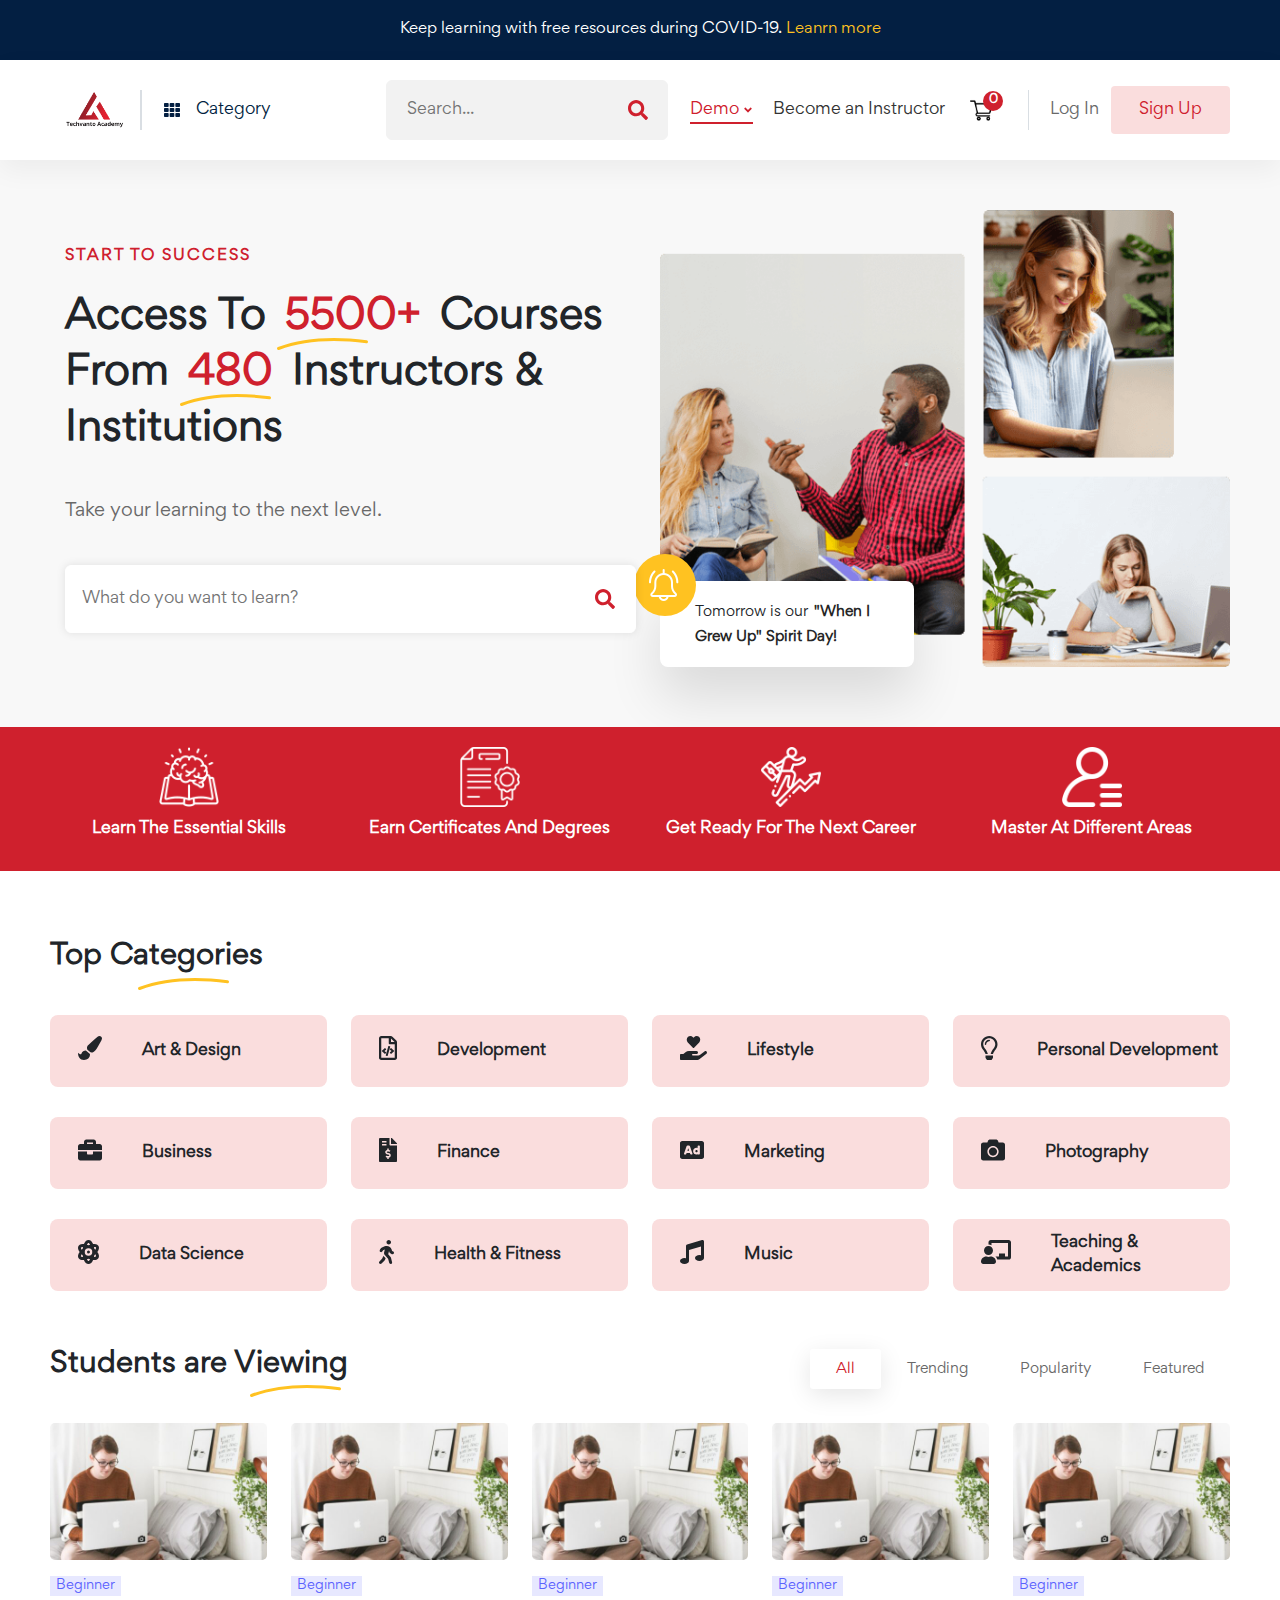
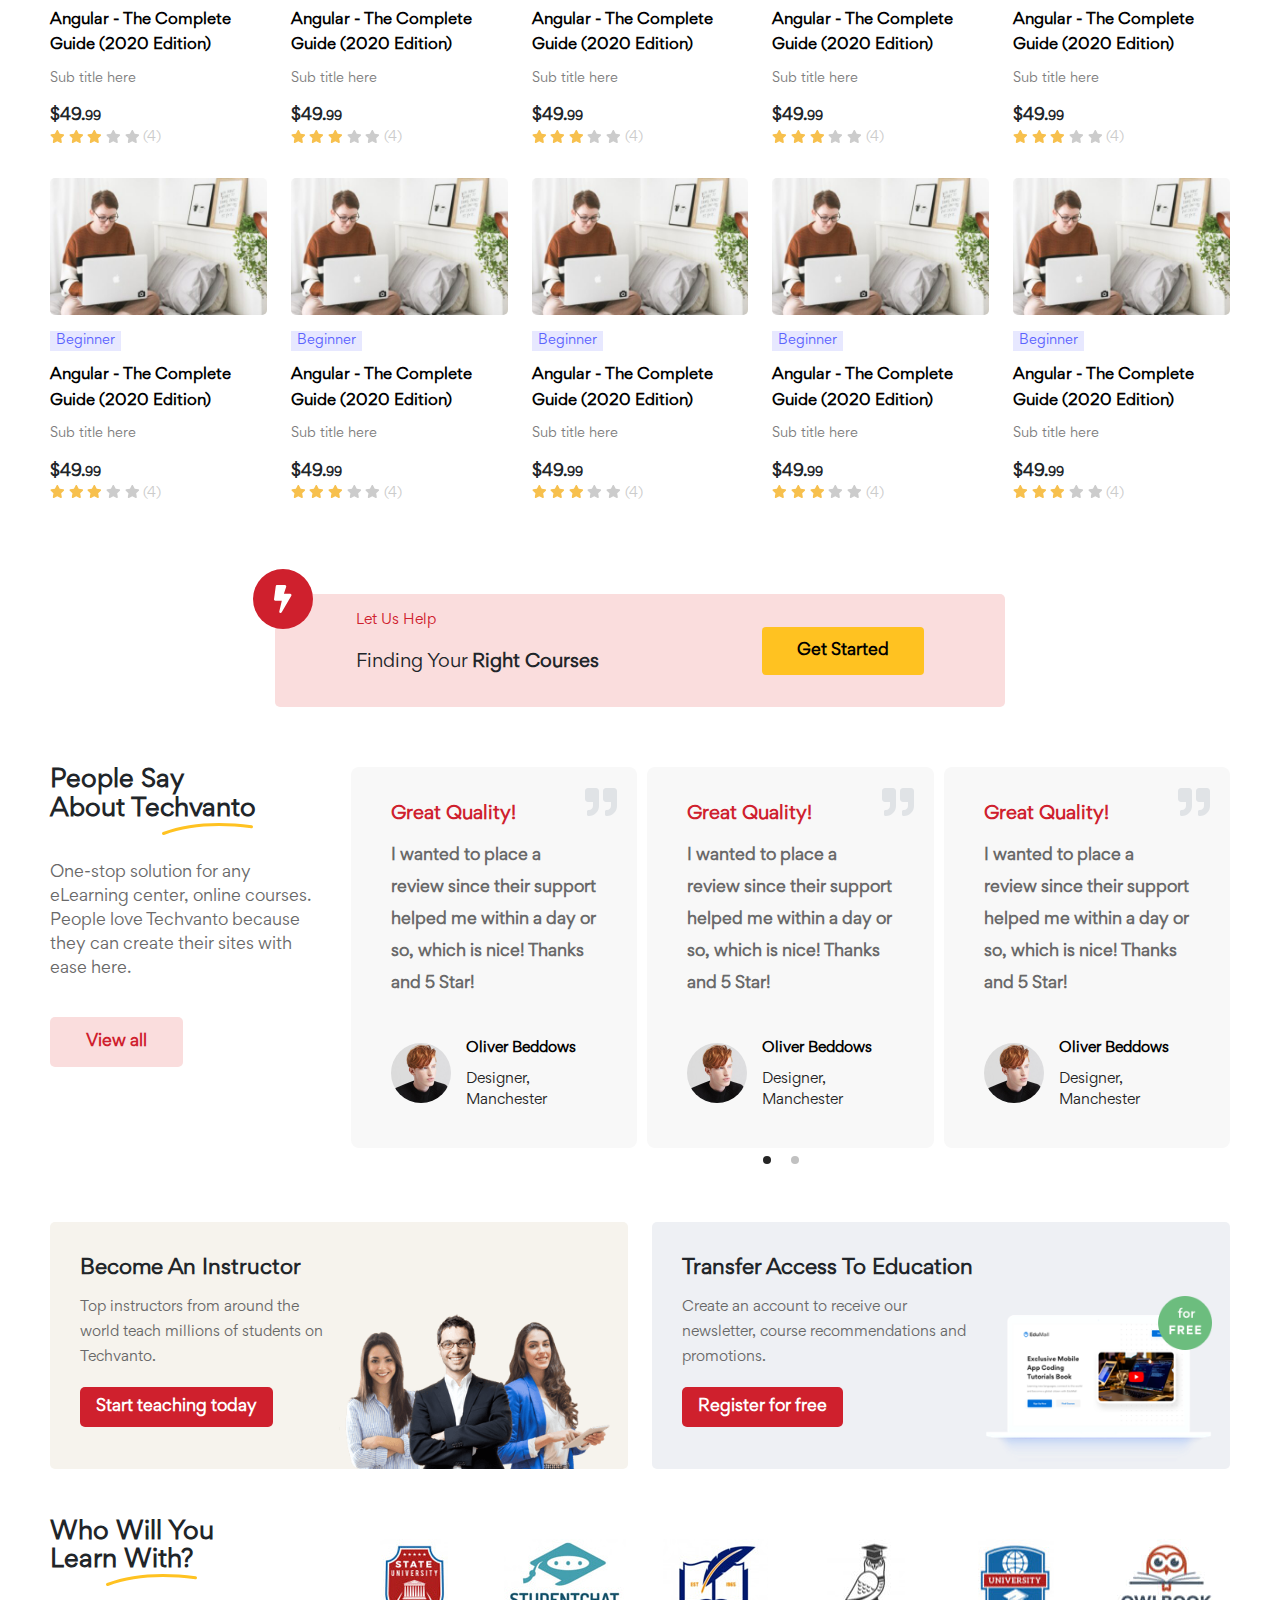
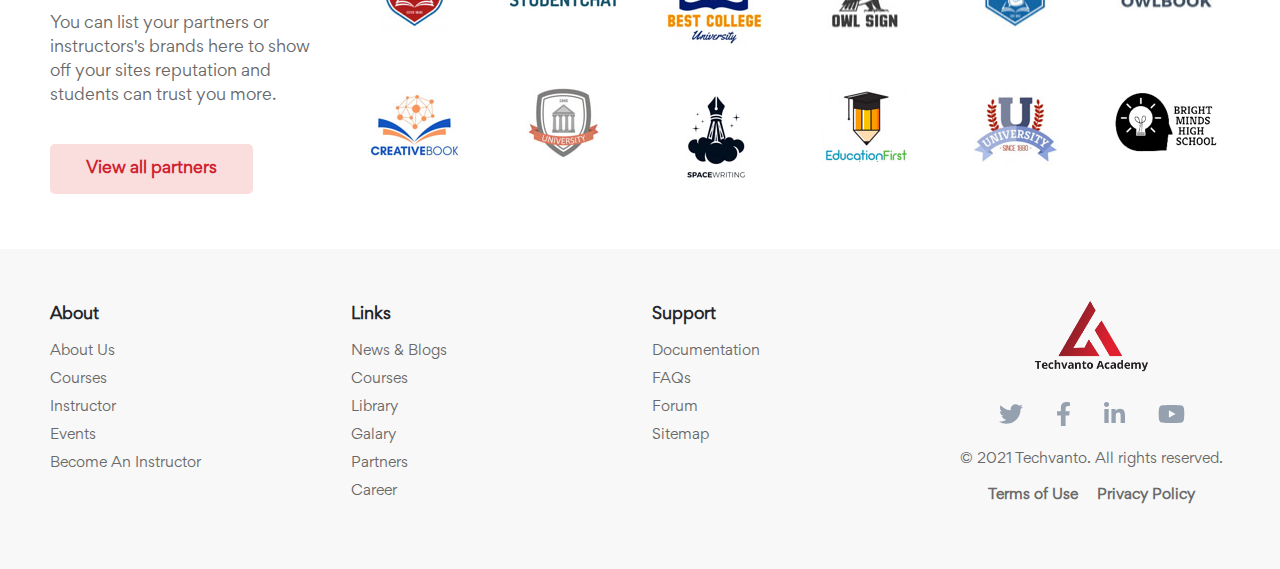
==== commit a4256e31: "work on login and sign up validation" ====
--- a/index.html
+++ b/index.html
@@ -51,77 +51,79 @@
                             </a>        
                         </div>
                     </div>
-                        <div class="right-content">
-                            <div class="center-content">
-                                <div class="left-content">
-                                    <div class="search">
-                                        <div class="search-icon">
-                                            <i class="fas fa-search"></i>
-                                        </div>
-                                        <input type="text" class="" placeholder="Search..."/>
-                                    </div>
-                                    <div class="page-navigation">
-                                        <nav class="nav">
-                                            <ul>
-                                                <li class="menu menu-item demo">
-                                                    <a href="#" style="color: #cf202d;" class="left-item">
-                                                        Demo
-                                                        <i class="fas fa-angle-down" style="padding-top: 4px;"></i> 
-                                                    </a>
-                                                    <!-- Demo Dropdown Content -->
-                                                    <div class="demo-content">
-                                                        <a href="courses.html">Courses</a>
-                                                    </div>
-                                                    <!-- End of Demo Dropdown Content -->
-                                                </li>
-                                                <li class="menu menu-item become-instructor">
-                                                    <a href="#">
-                                                        Become an Instructor
-                                                        <div class="moving-line"></div>
-                                                    </a>
-                                                    
-                                                </li>
-                                            </ul>
+                    <div class="right-content">
+                        <div class="center-content">
+                            <div class="left-content">
+                                <div class="search">
+                                    <div class="search-icon">
+                                        <i class="fas fa-search"></i>
+                                    </div>
+                                    <input type="text" class="" placeholder="Search..."/>
+                                </div>
+                                <div class="page-navigation">
+                                    <nav class="nav">
+                                        <ul>
+                                            <li class="menu menu-item demo">
+                                                <a href="#" style="color: #cf202d;" class="left-item">
+                                                    Demo
+                                                    <i class="fas fa-angle-down" style="padding-top: 4px;"></i> 
+                                                </a>
+                                                <!-- Demo Dropdown Content -->
+                                                <div class="demo-content">
+                                                    <a href="courses.html">Courses</a>
+                                                </div>
+                                                <!-- End of Demo Dropdown Content -->
+                                            </li>
+                                            <li class="menu menu-item become-instructor">
+                                                <a href="#">
+                                                    Become an Instructor
+                                                    <div class="moving-line"></div>
+                                                </a>
+                                                
+                                            </li>
+                                        </ul>
 
-                                        </nav>
-                                    </div>
-                                    <div class="cart">
-                                        <a href="cart.html" class="">
-                                            <img src="images/shopping-cart.png" width="23" />
-                                            <div class="counting">0</div>
-                                        </a>
-                                    </div>
-                                    
-                                </div>
-                                <div class="right-content">
-                                    <div class="user">
-                                        <div class="login">
-                                            <a href="#">
-                                                Log In
-                                                <div class="moving-line"></div>
-                                            </a>
-                                        </div>
-                                        <div class="sign-up">
-                                            <a href="" data-bs-toggle="modal" class="sign-up-btn" data-bs-target="#signUpForm">Sign Up</a>
-                                        </div>
-                                    </div>
-                                </div>
-                            </div>
-                            <div class="mobile-menu">
-                                <div class="open-item menu-bar">
-                                    <a href="#">
-                                        <i class="fa fa-bars"></i>
+                                    </nav>
+                                </div>
+                                <div class="cart">
+                                    <a href="cart.html" class="">
+                                        <img src="images/shopping-cart.png" width="23" />
+                                        <div class="counting">0</div>
                                     </a>
                                 </div>
-                                <div class="open-item search-bar-popup">
-                                    <a href="#">
-                                        <i class="fa fa-ellipsis-h"></i>
-                                    </a>
-                                </div>
-                            </div>
-                        </div>
-                    
-                    
+                                
+                            </div>
+                            <div class="right-content">
+                                <div class="user">
+                                    <div class="login">
+                                        <a href="" data-bs-toggle="modal" data-bs-target="#openForm" 
+                                            onclick="loginSignupForm('Log in')">
+                                            Log In
+                                            <div class="moving-line"></div>
+                                        </a>
+                                    </div>
+                                    <div class="sign-up">
+                                        <a href="" data-bs-toggle="modal" class="sign-up-btn" data-bs-target="#openForm"
+                                            onclick="loginSignupForm('Sign up')">
+                                            Sign Up
+                                        </a>
+                                    </div>
+                                </div>
+                            </div>
+                        </div>
+                        <div class="mobile-menu">
+                            <div class="open-item menu-bar">
+                                <a href="#">
+                                    <i class="fa fa-bars"></i>
+                                </a>
+                            </div>
+                            <div class="open-item search-bar-popup">
+                                <a href="#">
+                                    <i class="fa fa-ellipsis-h"></i>
+                                </a>
+                            </div>
+                        </div>
+                    </div>    
                 </div>
             </div>
         </header>
@@ -948,8 +950,11 @@
                                         </div>
                                         <div class="detail">
                                             <h2>Oliver Beddows</h2>
-                                            <p>/ Designer, Manchester</p>
+                                            <p>Designer, Manchester</p>
                                         </div>
+                                    </div>
+                                    <div class="quote">
+                                        <i class="fas fa-quote-right"></i>
                                     </div>
                                 </div>
                                 <div class="revw">
@@ -964,8 +969,11 @@
                                         </div>
                                         <div class="detail">
                                             <h2>Oliver Beddows</h2>
-                                            <p>/ Designer, Manchester</p>
+                                            <p>Designer, Manchester</p>
                                         </div>
+                                    </div>
+                                    <div class="quote">
+                                        <i class="fas fa-quote-right"></i>
                                     </div>
                                 </div>
                                 <div class="revw">
@@ -980,8 +988,11 @@
                                         </div>
                                         <div class="detail">
                                             <h2>Oliver Beddows</h2>
-                                            <p>/ Designer, Manchester</p>
+                                            <p>Designer, Manchester</p>
                                         </div>
+                                    </div>
+                                    <div class="quote">
+                                        <i class="fas fa-quote-right"></i>
                                     </div>
                                 </div>
                                 <div class="revw">
@@ -996,8 +1007,11 @@
                                         </div>
                                         <div class="detail">
                                             <h2>Oliver Beddows</h2>
-                                            <p>/ Designer, Manchester</p>
+                                            <p>Designer, Manchester</p>
                                         </div>
+                                    </div>
+                                    <div class="quote">
+                                        <i class="fas fa-quote-right"></i>
                                     </div>
                                 </div>
                             </div>
@@ -1204,12 +1218,12 @@
         </footer>
 
         <!--Sign up form modal-->
-        <div class="modal fade signup-modal" id="signUpForm" aira-hidden="true">
-            <div class="modal-dialog modal-dialog-centered modal-lg">
+        <div class="modal fade signup-modal" id="openForm" aira-hidden="true">
+            <div class="modal-dialog modal-dialog-centered modal-lg" id="formDialog">
                 <div class="modal-content">
                     <div class="modal-header border-0">
                         <div class="w-100">
-                            <h5 class="modal-title text-center">Sign Up</h5>
+                            <h5 class="modal-title text-center" id="formHeading">Sign Up</h5>
                         </div>
                         
                         <button type="button" class="close" data-bs-dismiss="modal">
@@ -1218,65 +1232,105 @@
                     </div>
                     <div class="modal-body">
                         <div class="already-account">
-                            <span class="">Already have an account? 
-                                <a href="#">
-                                    Log in
+                            <span class=""><span id="optionText">Already have an account?</span>
+                                <a href="#" onclick="loginSignupForm('')">
+                                    <span id="actionText">Log in</span>
                                     <div class="line"></div>
                                 </a>
                             </span>
                         </div>
                         
                         <form class="row">
-                            <div class="col-md-6">
-                                <label for="firstName" class="form-label">FIRST NAME</label>
-                                <input type="text" class="form-control" id="firstName"
-                                 placeholder="First Name"/>
-                            </div>
-                            <div class="col-md-6">
-                                <label for="lastName" class="form-label">LAST NAME</label>
+                            <div class="col-md-6 input-area">
+                                <label for="firstName" class="form-label">FIRST NAME*</label>
+                                <input type="text" class="form-control" id="firstName" minlength="3"
+                                 placeholder="First Name" oninput="checkValue(this.id, 0)" 
+                                 onblur="checkValue(this.id, 0)" />
+                                 <p class="error">Please Enter Your First Name</p>
+                            </div>
+                            <div class="col-md-6 input-area">
+                                <label for="lastName" class="form-label">LAST NAME*</label>
                                 <input type="text" class="form-control" id="lastName"
-                                 placeholder="Last Name"/>
-                            </div>
-                            <div class="col-md-6">
-                                <label for="userName" class="form-label">USERNAME</label>
+                                 placeholder="Last Name" oninput="checkValue(this.id, 1)" 
+                                 onblur="checkValue(this.id, 1)" />
+                                 <p class="error">Please Enter Your Last Name</p>
+                            </div>
+                            <div class="col-md-6 input-area">
+                                <label for="userName" class="form-label">USERNAME*</label>
                                 <input type="text" class="form-control" id="userName"
-                                 placeholder="Username"/>
-                            </div>
-                            <div class="col-md-6">
-                                <label for="email" class="form-label">EMAIL</label>
+                                 placeholder="Username" oninput="checkValue(this.id, 2)" 
+                                 onblur="checkValue(this.id, 2)" />
+                                 <p class="error">Please Enter UserName</p>
+                            </div>
+                            <div class="col-md-6 input-area">
+                                <label for="email" class="form-label">EMAIL*</label>
                                 <input type="email" class="form-control" id="email"
-                                 placeholder="Email"/>
-                            </div>
-                            <div class="col-md-6 password">
-                                <label for="password" class="form-label">PASSWORD</label>
-                                <input type="password" class="form-control" id="password"
-                                 placeholder="Password"/>
-                                 <div class="icon">
-                                    <i class="fas fa-eye"></i>
+                                 placeholder="Email" oninput="checkValue(this.id, 3)" 
+                                 onblur="checkValue(this.id, 3)" />
+                                 <p class="error">Please Enter Your Email</p>
+                            </div>
+                            <div class="col-md-6 password input-area">
+                                <label for="password" class="form-label">PASSWORD*</label>
+                                <div class="position-relative">
+                                    <input type="password" class="form-control" id="password"
+                                        placeholder="Password" oninput="checkValue(this.id, 4)" 
+                                        onblur="checkValue(this.id, 4)" />
+                                    <div class="icon eye-icon" onclick="showHide('password')">
+                                        <i class="fas fa-eye"></i>
+                                     </div>
+                                </div>
+                                 <p class="error">Please Enter Your Password</p>
+                                 <div class="strength" id="strength">
+                                     <p id="stren">Weak</p>
+                                     <div class="stren-line" id="strenLine"></div>
                                  </div>
-                            </div>
-                            <div class="col-md-6 password">
+                                 <a class="forgot-p" id="forgotP">Forgot password ?</a>
+                            </div>
+                            <div class="col-md-6 password input-area">
                                 <label for="reEnterPassword" class="form-label">RE-ENTER PASSWORD</label>
-                                <input type="password" class="form-control" id="reEnterPassword"
-                                 placeholder="Re-Enter Password"/>
-                                 <div class="icon">
-                                    <i class="fas fa-eye"></i>
-                                 </div>
-                            </div>
-                            <div class="col-md-12 tnc-check">
-                                <input type="checkbox" class="form-check-input" id="tnc"/>
+                                <div class="position-relative">
+                                    <input type="password" class="form-control" id="reEnterPassword" 
+                                        oninput="checkValue(this.id, 5)" placeholder="Re-Enter Password"/>
+                                    <div class="icon eye-icon" onclick="showHide('reEnterPassword')">
+                                        <i class="fas fa-eye"></i>
+                                    </div>
+                                </div>
+                                <p class="error">Password does not match</p>
+                            </div>
+                            <div class="col-md-12 tnc-check input-area">
+                                <input type="checkbox" class="form-check-input" onchange="tncCheck()" id="tnc"/>
                                 <span for="tnc" class="form-label">
-                                    <a href="#">Accept the Terms and Privacy Policy</a>
+                                    <a href="#" id="tnc-link">Accept the Terms and Privacy Policy</a>
                                 </span>
-                                
+                                <p class="error">Please tick above to agree terms and conditions</p>
                             </div>
                             <div class="col-md-12">
-                                <button type="submit" class="btn-register">Register</button>
+                                <button type="button" onclick="formSubmit()" class="btn-register" id="btn-user">Register</button>
                             </div>
 
                         </form>
                     </div>
-                    <div class="modal-footer border-0"></div>
+                    <div class="modal-footer border-0">
+                        <div class="login-by-social" id="loginBySocial">
+                            <h2>Or</h2>
+                            <div class="row">
+                                <div class="col-lg-12">
+                                    <button type="button" class="f-btn">
+                                        <span class="f-icon"><i class="fab fa-facebook"></i></i></span>
+                                        Continue with Facebook
+                                    </button>
+                                </div>
+                                <div class="col-lg-12">
+                                    <button type="button" class="g-btn">
+                                        <span class="g-icon"><i class="fab fa-google"></i></span>
+                                        Continue with Google
+                                    </button>
+                                </div>
+                                
+                            </div>
+                            
+                        </div>
+                    </div>
                 </div>
             </div>
         </div>
@@ -1284,9 +1338,8 @@
         <script>
             $(".carousel").owlCarousel({
                 margin: 10,
-                loop: true,
-                autoplay: true,
-                autoplayTimeout: 3000,
+                loop: false,
+                autoplay: false,
                 autoplayHoverPause: true,
                 responsive: {
                     0:{
--- a/css/style.css
+++ b/css/style.css
@@ -163,7 +163,7 @@
     font-size: 13px;
     font-weight: 600;
     color: #7a7a7a;
-    margin-top: 14px;
+    margin-top: 30px;
     cursor: pointer;
 }
 .signup-modal form input[type="text"], input[type="password"],
@@ -181,6 +181,14 @@
 }
 .signup-modal .modal .modal-body{
     padding: 0 50px 0 50px;
+}
+.signup-modal form .error{
+    font-size: 12px;
+    margin-top: 4px;
+    color: var(--red);
+    display: none;
+    margin-bottom: 0;
+    position: absolute;
 }
 .signup-modal form .form-control:focus{
     box-shadow: none;
@@ -216,10 +224,11 @@
     border: none;
     position: absolute;
     right: 0;
-    top: -27px;
-    color: #fff;
-}
-.signup-modal form button[type="submit"]{
+    top: 0px;
+    font-weight: 700;
+    color: #000;
+}
+.signup-modal form button{
     width: 100%;
     border: none;
     background: var(--red);
@@ -230,7 +239,7 @@
     border-radius: 5px;
     transition: 0.3s;
 }
-.signup-modal form button[type="submit"]:hover{
+.signup-modal form button:hover{
     background: #ffc221;
     border-color: #ffc221;
     color: #031f42;
@@ -240,8 +249,8 @@
 }
 .signup-modal form .password .icon{
     position: absolute;
-    right: 30px;
-    top: 60%;
+    right: 20px;
+    top: 29%;
     color: #696969;
     font-size: 14px;
     cursor: pointer;
@@ -250,6 +259,77 @@
 .signup-modal form .password .icon:hover{
     color: #0071dc;
 }
+.signup-modal form .password .strength{
+    margin-top: 4px;
+    display: none;
+    width: 100%;
+    padding-right: 23px;
+    position: absolute;
+}
+.signup-modal form .password .strength p{
+    font-size: 12px;
+    color: var(--red);
+    margin: 0;
+}
+.signup-modal form .password .strength .stren-line{
+    width: 100%;
+    height: 2px;
+    background: var(--red);
+}
+.signup-modal form .password .forgot-p{
+    font-size: 14px;
+    float: right;
+    cursor: pointer;
+    color: #252525;
+    font-weight: 600;
+    margin-top: 4px;
+    display: none;
+    text-decoration: none;
+}
+.signup-modal .modal-footer .login-by-social{
+    display: none;
+}
+.signup-modal .modal-footer .login-by-social h2{
+    font-size: 18px;
+    color: #252525;
+    font-weight: 600;
+}
+.signup-modal .modal-footer{
+    display: block;
+    text-align: center;
+    padding-top: 0;
+}
+.signup-modal .login-by-social span{
+    font-size: 20px;
+    margin-right: 10px;
+}
+.signup-modal .login-by-social .g-icon{
+    background: #fff;
+    color: var(--red);
+    padding: 0px 4px;
+    border-radius: 4px;
+    font-size: 16px;
+    margin-right: 26px;
+}
+.signup-modal .login-by-social button{
+    width: 100%;
+    min-height: 52px;
+    border: 1px solid;
+    border-color: #f8f8f8;
+    border-radius: 4px;
+    color: #fff;
+    background: #1777f2;
+    font-weight: 700;
+    transition: 0.3s;
+}
+.signup-modal .login-by-social .g-btn{
+    background: var(--red);
+    margin-top: 12px;
+}
+.signup-modal .login-by-social button:hover{
+    background: #ffc221;
+}
+
 .center-content .left-content{
     display: flex;
     align-items: center;
@@ -1602,7 +1682,7 @@
 }
 .cart-area .total-n-coupon .coupon input:focus{
     background: #fff;
-    border-color: var(--red);
+    border-color: #88797a;
 }
 .cart-area .total-n-coupon .coupon button,
 .checkout-btn, .comment-submit{
@@ -1917,9 +1997,10 @@
     margin-top: 20px;
     resize: none;
 }
-.thought input:focus, .thought textarea:focus{
-    border-color: var(--red);
+.thought input[type="text"]:focus, .thought textarea:focus{
+    border-color: #88797a;
     box-shadow: none;
+    background: #fff;
 }
 .thought .check{
     margin: 20px 0;
@@ -1928,6 +2009,10 @@
 .thought .check input{
     cursor: pointer;
     transition: 0.3s;
+}
+.thought .check input[type="checkbox"]:focus{
+    box-shadow: none;
+
 }
 .thought .check span{
     font-size: 15px;
@@ -1962,6 +2047,11 @@
     border: 1px solid #f5f5f5;
     background: #f5f5f5;
     padding: 3px 20px;
+    transition: 0.3s;
+}
+.blog-area .search input:focus{
+    border-color: #88797a;
+    background: #fff;
 }
 .blog-area .blog-categories h2{
     margin-top: 50px;
@@ -2066,10 +2156,15 @@
     position: relative;
     background: #f8f8f8;
     border-radius: 8px;
+    position: relative;
 }
 .wrapper .carousel .revw .info{
     display: flex;
     margin-top: 35px;
+    flex-direction: column;
+    justify-content: center;
+    align-items: center;
+    text-align: center;
 }
 .wrapper .carousel .revw h4{
     font-size: 18px;
@@ -2089,6 +2184,8 @@
     overflow: hidden;
     width: 60px;
     margin-right: 15px;
+    min-width: 60px;
+    height: 60px;
 }
 .wrapper .carousel .revw .detail h2{
     font-size: 14px;
@@ -2103,6 +2200,30 @@
 }
 .review .wrapper{
     margin-top: 20px;
+}
+.wrapper .carousel .revw .quote{
+    position: absolute;
+    top: 15px;
+    right: 20px;
+    color: #e0e3e6;
+    font-size: 32px;
+}
+.review .wrapper .carousel .owl-dots{
+    text-align: center;
+}
+.review .wrapper .carousel .owl-dots button{
+    background: #c1c1c1;
+    height: 8px;
+    width: 8px;
+    border-radius: 50%;
+    margin-right: 20px;
+    transition: 0.3s;
+}
+.review .wrapper .carousel .owl-dots button.active{
+    background: #252525;
+}
+.review .wrapper .carousel .owl-dots button:hover{
+    background: #252525;
 }
 /*Mobile styles*/
 .mobile-menu{
@@ -2233,6 +2354,15 @@
     .blog-area .intrinsic-box{
         max-width: 350px;
     }
+    .wrapper .carousel .revw .info{
+        flex-direction: row;
+        text-align: left;
+        justify-content: end;
+    }
+    .signup-modal .close{
+        top: -27px;
+        color: #fff;
+    }
 }
 
 /*Medium tablet styles*/
